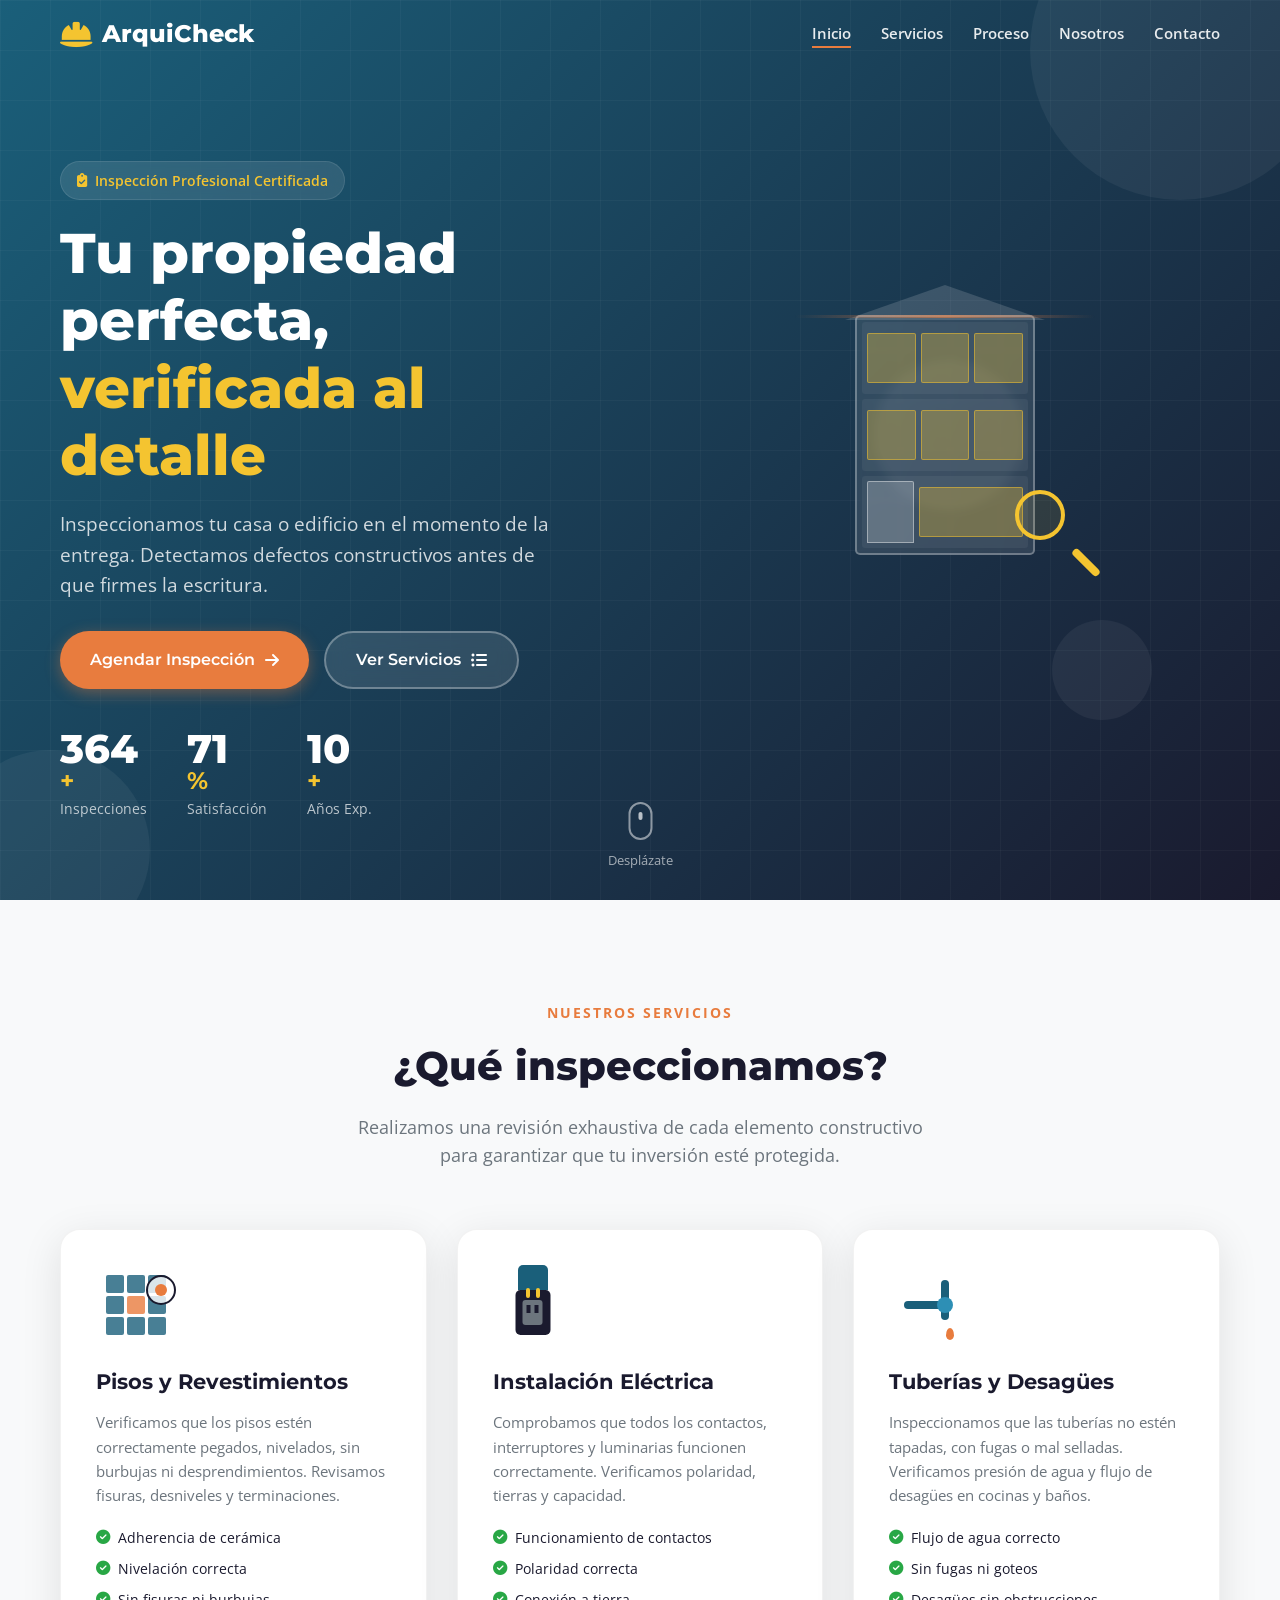
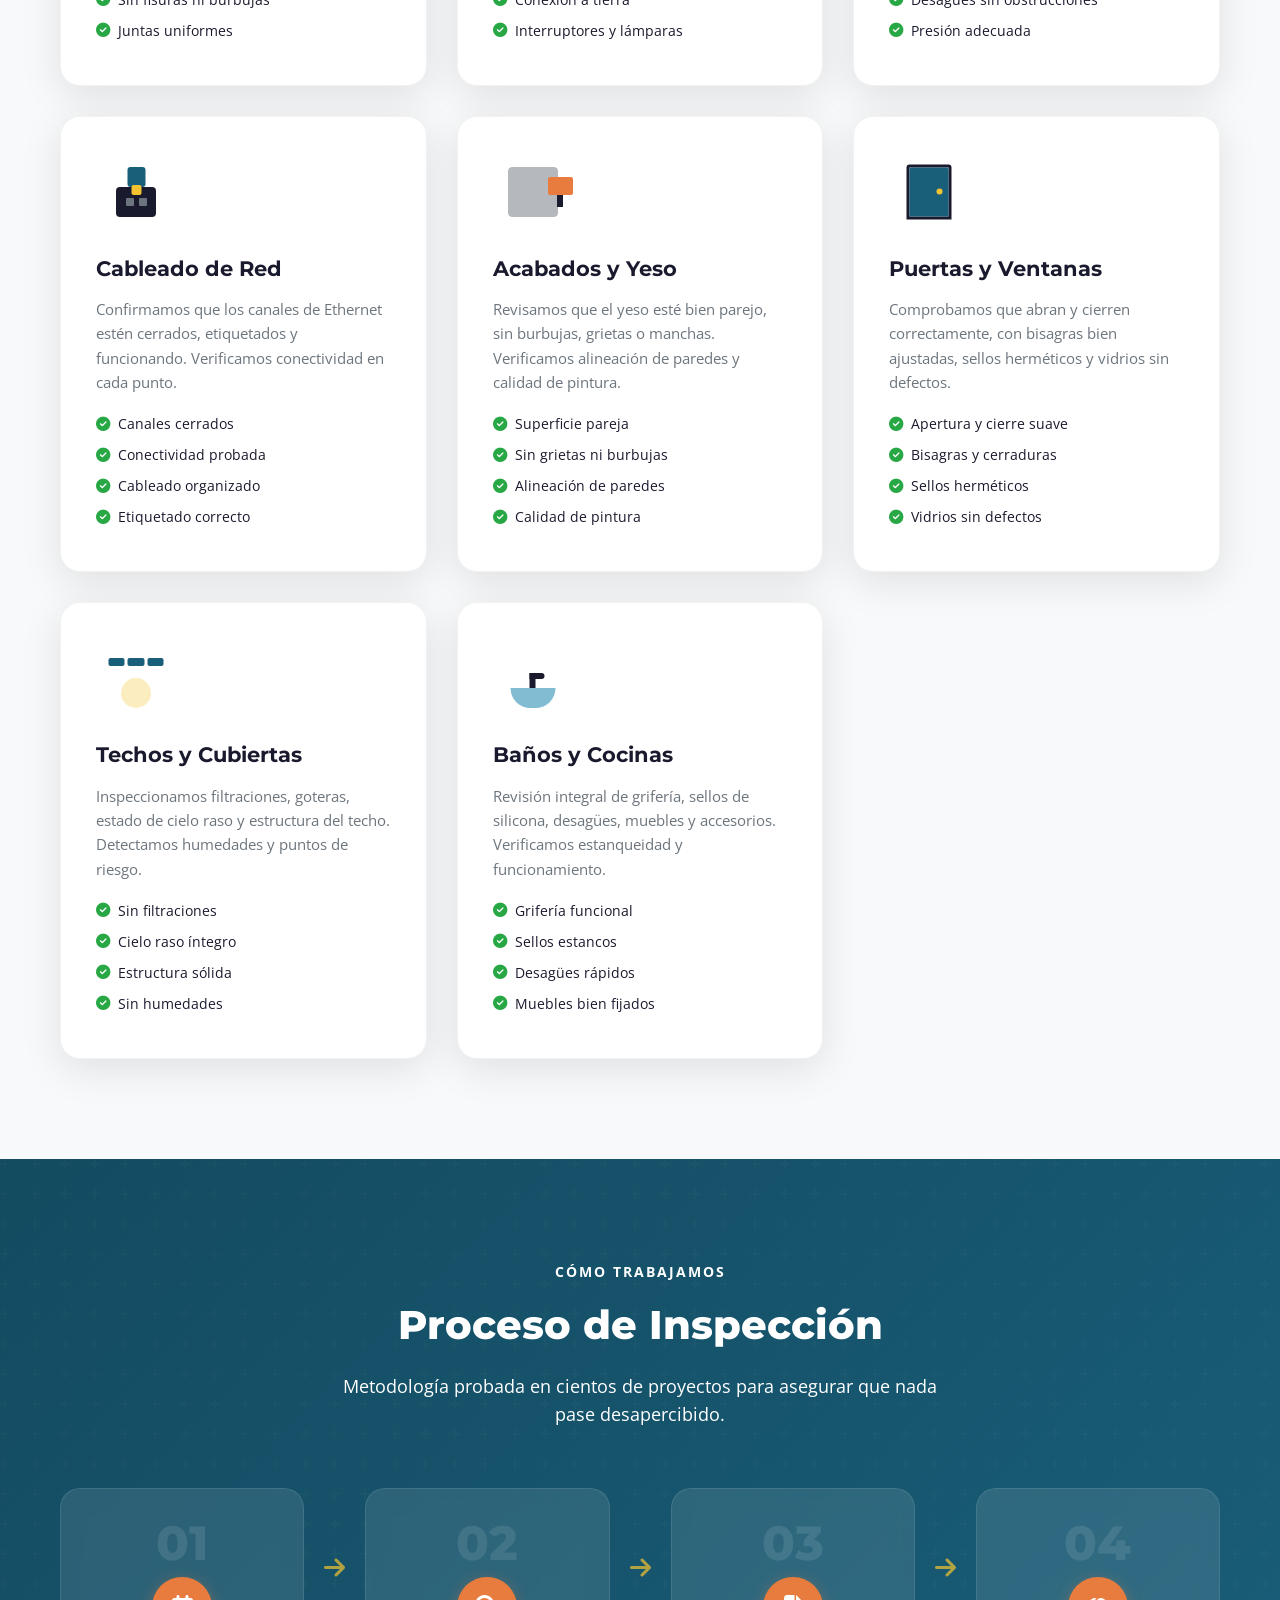
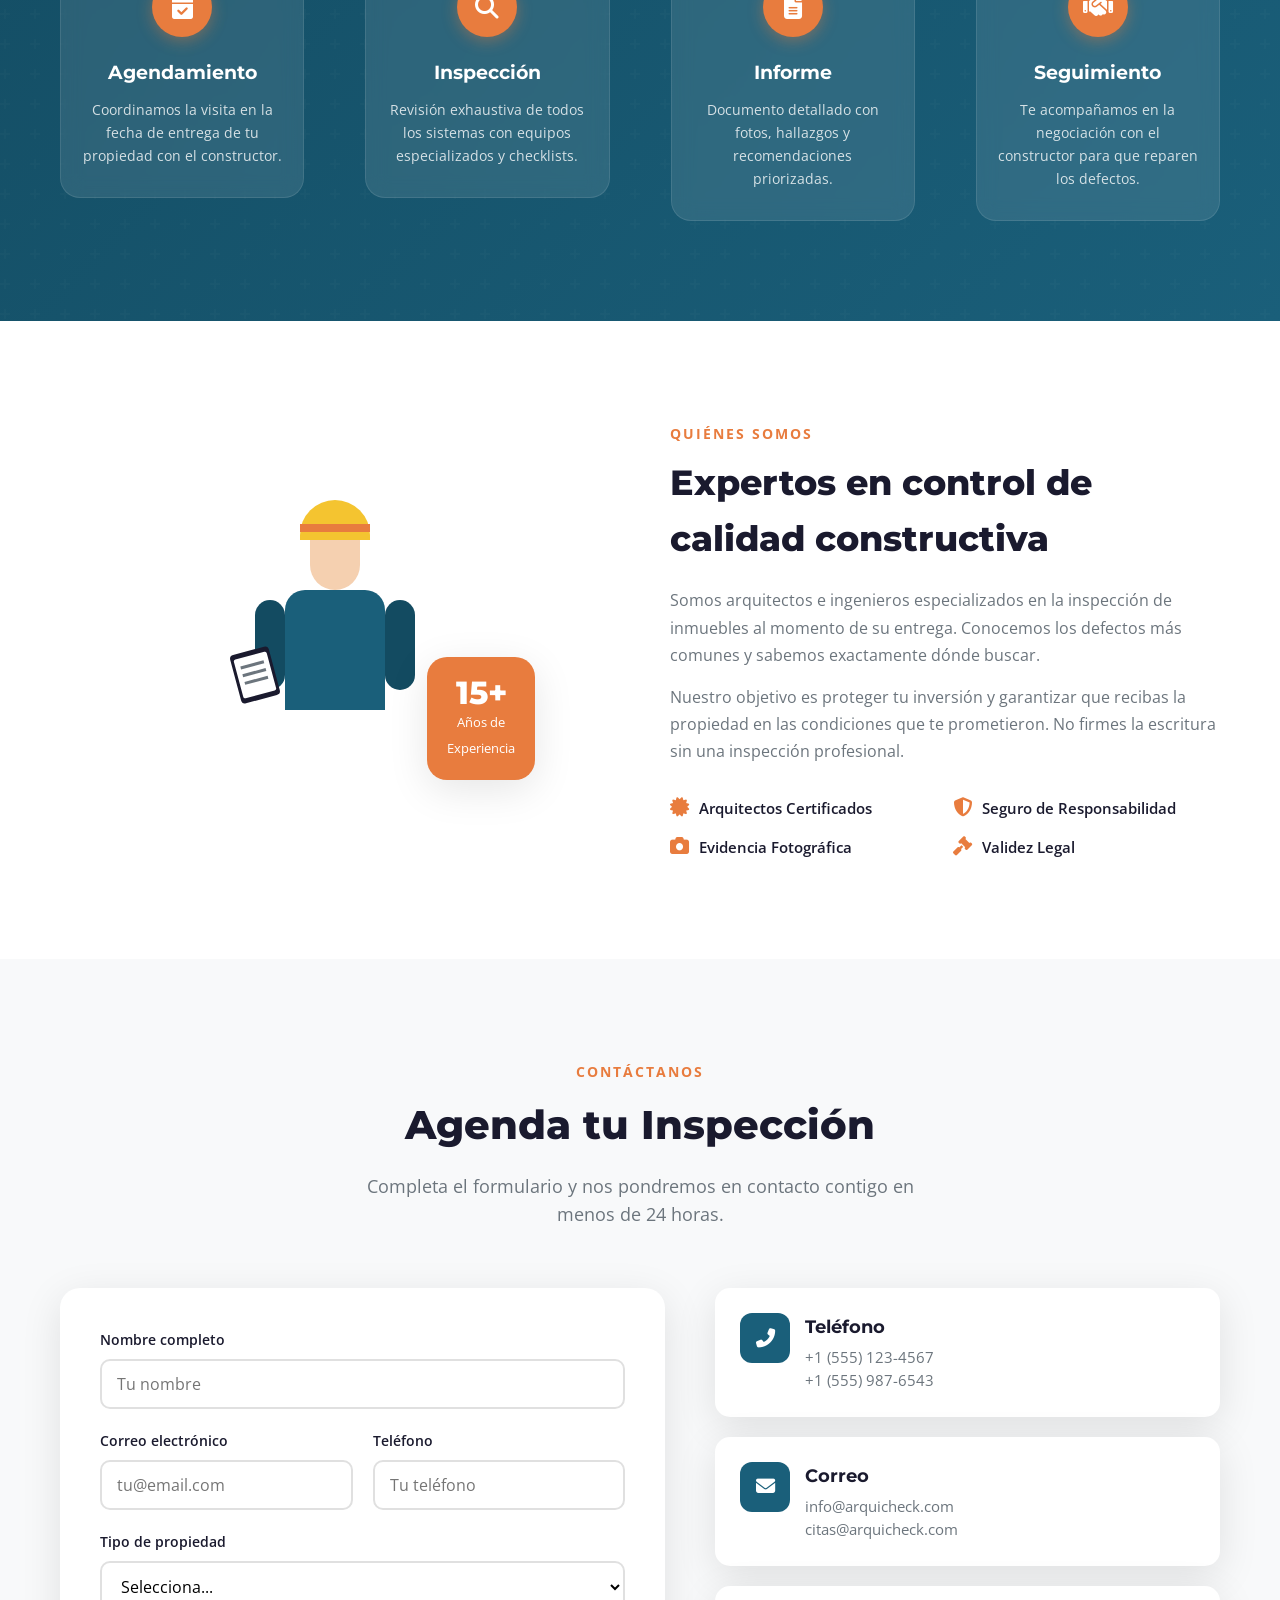
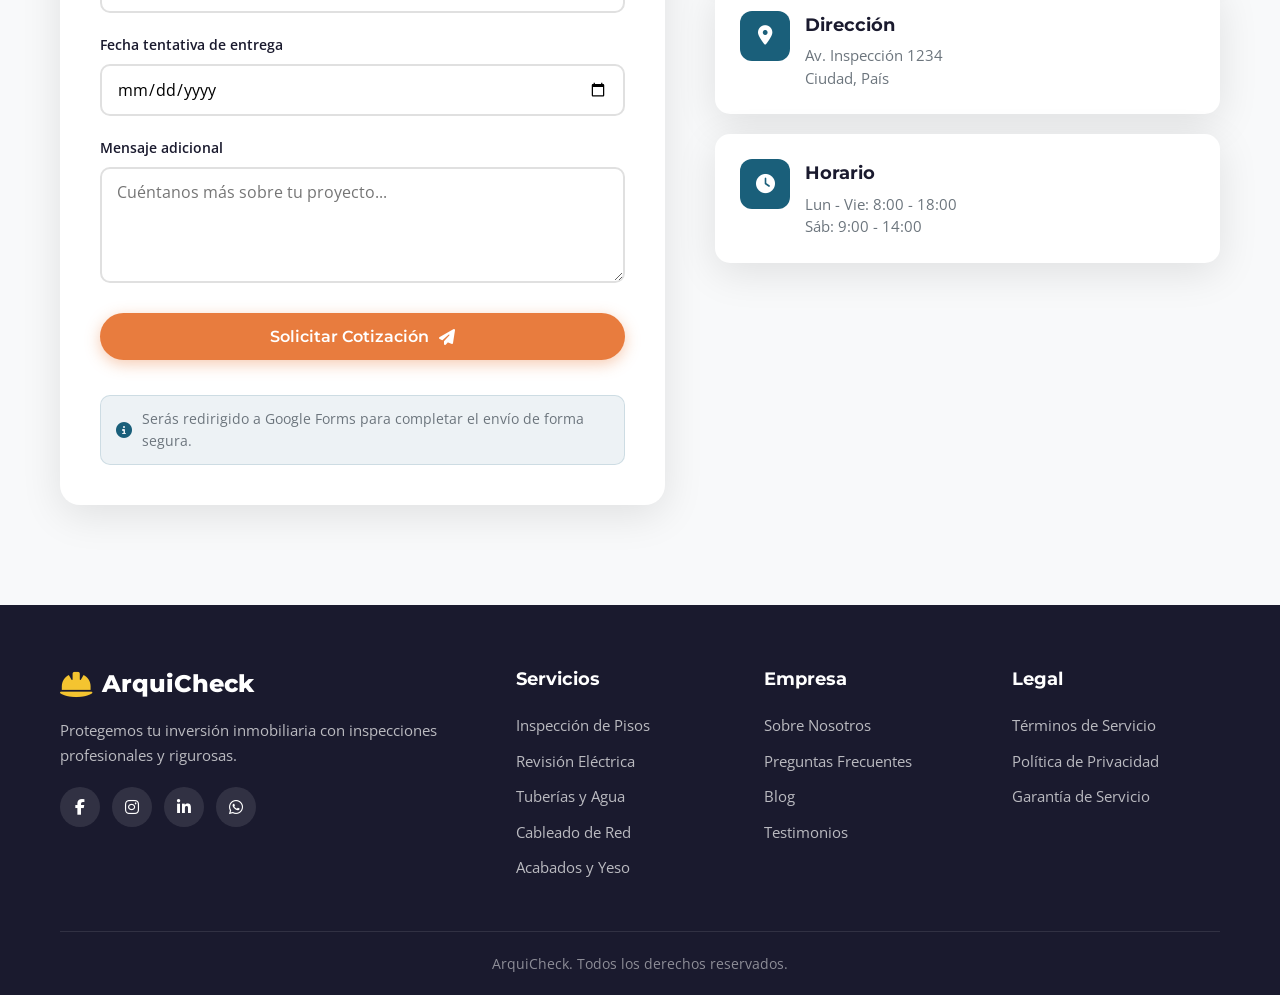
==== index.html @ 6967cc71 "add site" ====
<!DOCTYPE html>
<html lang="es">
<head>
    <meta charset="UTF-8">
    <meta name="viewport" content="width=device-width, initial-scale=1.0">
    <title>Inspección Arquitectónica Pro | Revisión Profesional de Inmuebles</title>
    <link rel="stylesheet" href="css/style.css">
    <link rel="preconnect" href="https://fonts.googleapis.com">
    <link rel="preconnect" href="https://fonts.gstatic.com" crossorigin>
    <link href="https://fonts.googleapis.com/css2?family=Montserrat:wght@300;400;600;700;800&family=Open+Sans:wght@400;600&display=swap" rel="stylesheet">
    <link rel="stylesheet" href="https://cdnjs.cloudflare.com/ajax/libs/font-awesome/6.4.0/css/all.min.css">
</head>
<body>
    <!-- Navbar -->
    <nav class="navbar" id="navbar">
        <div class="container nav-container">
            <div class="logo">
                <i class="fas fa-hard-hat"></i>
                <span>ArquiCheck</span>
            </div>
            <ul class="nav-links" id="navLinks">
                <li><a href="#inicio" class="active">Inicio</a></li>
                <li><a href="#servicios">Servicios</a></li>
                <li><a href="#proceso">Proceso</a></li>
                <li><a href="#nosotros">Nosotros</a></li>
                <li><a href="#contacto">Contacto</a></li>
            </ul>
            <div class="hamburger" id="hamburger">
                <span></span>
                <span></span>
                <span></span>
            </div>
        </div>
    </nav>

    <!-- Hero Section -->
    <section id="inicio" class="hero">
        <div class="hero-bg">
            <div class="grid-overlay"></div>
            <div class="floating-shapes">
                <div class="shape shape-1"></div>
                <div class="shape shape-2"></div>
                <div class="shape shape-3"></div>
                <div class="shape shape-4"></div>
            </div>
        </div>
        <div class="container hero-content">
            <div class="hero-text">
                <div class="badge">
                    <i class="fas fa-clipboard-check"></i>
                    <span>Inspección Profesional Certificada</span>
                </div>
                <h1 class="hero-title">
                    Tu propiedad perfecta,<br>
                    <span class="highlight">verificada al detalle</span>
                </h1>
                <p class="hero-subtitle">
                    Inspeccionamos tu casa o edificio en el momento de la entrega. 
                    Detectamos defectos constructivos antes de que firmes la escritura.
                </p>
                <div class="hero-buttons">
                    <a href="#contacto" class="btn btn-primary">
                        <span>Agendar Inspección</span>
                        <i class="fas fa-arrow-right"></i>
                    </a>
                    <a href="#servicios" class="btn btn-secondary">
                        <span>Ver Servicios</span>
                        <i class="fas fa-list-ul"></i>
                    </a>
                </div>
                <div class="hero-stats">
                    <div class="stat">
                        <span class="stat-number" data-count="500">0</span>
                        <span class="stat-suffix">+</span>
                        <span class="stat-label">Inspecciones</span>
                    </div>
                    <div class="stat">
                        <span class="stat-number" data-count="98">0</span>
                        <span class="stat-suffix">%</span>
                        <span class="stat-label">Satisfacción</span>
                    </div>
                    <div class="stat">
                        <span class="stat-number" data-count="15">0</span>
                        <span class="stat-suffix">+</span>
                        <span class="stat-label">Años Exp.</span>
                    </div>
                </div>
            </div>
            <div class="hero-visual">
                <!-- Animated Building Inspection -->
                <div class="inspection-scene">
                    <div class="building">
                        <div class="building-base">
                            <div class="floor floor-3">
                                <div class="window"></div>
                                <div class="window"></div>
                                <div class="window"></div>
                            </div>
                            <div class="floor floor-2">
                                <div class="window"></div>
                                <div class="window"></div>
                                <div class="window"></div>
                            </div>
                            <div class="floor floor-1">
                                <div class="door"></div>
                                <div class="window"></div>
                            </div>
                        </div>
                        <div class="roof"></div>
                    </div>
                    <div class="magnifying-glass">
                        <div class="glass"></div>
                        <div class="handle"></div>
                    </div>
                    <div class="checkmarks">
                        <div class="checkmark check-1"><i class="fas fa-check"></i></div>
                        <div class="checkmark check-2"><i class="fas fa-check"></i></div>
                        <div class="checkmark check-3"><i class="fas fa-check"></i></div>
                    </div>
                    <div class="scan-line"></div>
                </div>
            </div>
        </div>
        <div class="scroll-indicator">
            <div class="mouse">
                <div class="wheel"></div>
            </div>
            <span>Desplázate</span>
        </div>
    </section>

    <!-- Servicios Section -->
    <section id="servicios" class="servicios">
        <div class="container">
            <div class="section-header">
                <span class="section-tag">Nuestros Servicios</span>
                <h2 class="section-title">¿Qué inspeccionamos?</h2>
                <p class="section-desc">
                    Realizamos una revisión exhaustiva de cada elemento constructivo 
                    para garantizar que tu inversión esté protegida.
                </p>
            </div>

            <div class="servicios-grid">
                <!-- Pisos -->
                <div class="servicio-card" data-servicio="pisos">
                    <div class="servicio-icon">
                        <div class="icon-animation floor-animation">
                            <div class="tile-grid">
                                <div class="tile"></div>
                                <div class="tile"></div>
                                <div class="tile"></div>
                                <div class="tile"></div>
                                <div class="tile center"></div>
                                <div class="tile"></div>
                                <div class="tile"></div>
                                <div class="tile"></div>
                                <div class="tile"></div>
                            </div>
                            <div class="level-bubble">
                                <div class="bubble-inner"></div>
                            </div>
                        </div>
                    </div>
                    <h3>Pisos y Revestimientos</h3>
                    <p>
                        Verificamos que los pisos estén correctamente pegados, nivelados, 
                        sin burbujas ni desprendimientos. Revisamos fisuras, desniveles y terminaciones.
                    </p>
                    <ul class="checklist">
                        <li><i class="fas fa-check-circle"></i> Adherencia de cerámica</li>
                        <li><i class="fas fa-check-circle"></i> Nivelación correcta</li>
                        <li><i class="fas fa-check-circle"></i> Sin fisuras ni burbujas</li>
                        <li><i class="fas fa-check-circle"></i> Juntas uniformes</li>
                    </ul>
                </div>

                <!-- Electricidad -->
                <div class="servicio-card" data-servicio="electricidad">
                    <div class="servicio-icon">
                        <div class="icon-animation electric-animation">
                            <div class="outlet">
                                <div class="socket"></div>
                            </div>
                            <div class="plug">
                                <div class="prongs"></div>
                            </div>
                            <div class="sparkles">
                                <div class="spark spark-1"></div>
                                <div class="spark spark-2"></div>
                                <div class="spark spark-3"></div>
                            </div>
                        </div>
                    </div>
                    <h3>Instalación Eléctrica</h3>
                    <p>
                        Comprobamos que todos los contactos, interruptores y luminarias 
                        funcionen correctamente. Verificamos polaridad, tierras y capacidad.
                    </p>
                    <ul class="checklist">
                        <li><i class="fas fa-check-circle"></i> Funcionamiento de contactos</li>
                        <li><i class="fas fa-check-circle"></i> Polaridad correcta</li>
                        <li><i class="fas fa-check-circle"></i> Conexión a tierra</li>
                        <li><i class="fas fa-check-circle"></i> Interruptores y lámparas</li>
                    </ul>
                </div>

                <!-- Tuberías -->
                <div class="servicio-card" data-servicio="tuberias">
                    <div class="servicio-icon">
                        <div class="icon-animation pipe-animation">
                            <div class="pipe-system">
                                <div class="pipe pipe-h"></div>
                                <div class="pipe pipe-v"></div>
                                <div class="pipe-connector"></div>
                            </div>
                            <div class="water-drop"></div>
                            <div class="water-flow">
                                <div class="flow-particle p1"></div>
                                <div class="flow-particle p2"></div>
                                <div class="flow-particle p3"></div>
                            </div>
                        </div>
                    </div>
                    <h3>Tuberías y Desagües</h3>
                    <p>
                        Inspeccionamos que las tuberías no estén tapadas, con fugas o mal selladas. 
                        Verificamos presión de agua y flujo de desagües en cocinas y baños.
                    </p>
                    <ul class="checklist">
                        <li><i class="fas fa-check-circle"></i> Flujo de agua correcto</li>
                        <li><i class="fas fa-check-circle"></i> Sin fugas ni goteos</li>
                        <li><i class="fas fa-check-circle"></i> Desagües sin obstrucciones</li>
                        <li><i class="fas fa-check-circle"></i> Presión adecuada</li>
                    </ul>
                </div>

                <!-- Ethernet/Redes -->
                <div class="servicio-card" data-servicio="redes">
                    <div class="servicio-icon">
                        <div class="icon-animation network-animation">
                            <div class="network-box">
                                <div class="port"></div>
                                <div class="port"></div>
                            </div>
                            <div class="cable">
                                <div class="cable-end"></div>
                            </div>
                            <div class="data-packets">
                                <div class="packet pkt-1"></div>
                                <div class="packet pkt-2"></div>
                                <div class="packet pkt-3"></div>
                            </div>
                        </div>
                    </div>
                    <h3>Cableado de Red</h3>
                    <p>
                        Confirmamos que los canales de Ethernet estén cerrados, 
                        etiquetados y funcionando. Verificamos conectividad en cada punto.
                    </p>
                    <ul class="checklist">
                        <li><i class="fas fa-check-circle"></i> Canales cerrados</li>
                        <li><i class="fas fa-check-circle"></i> Conectividad probada</li>
                        <li><i class="fas fa-check-circle"></i> Cableado organizado</li>
                        <li><i class="fas fa-check-circle"></i> Etiquetado correcto</li>
                    </ul>
                </div>

                <!-- Yeso/Paredes -->
                <div class="servicio-card" data-servicio="yeso">
                    <div class="servicio-icon">
                        <div class="icon-animation wall-animation">
                            <div class="wall-section">
                                <div class="wall-layer base"></div>
                                <div class="wall-layer finish"></div>
                            </div>
                            <div class="trowel">
                                <div class="blade"></div>
                                <div class="handle-tool"></div>
                            </div>
                        </div>
                    </div>
                    <h3>Acabados y Yeso</h3>
                    <p>
                        Revisamos que el yeso esté bien parejo, sin burbujas, grietas 
                        o manchas. Verificamos alineación de paredes y calidad de pintura.
                    </p>
                    <ul class="checklist">
                        <li><i class="fas fa-check-circle"></i> Superficie pareja</li>
                        <li><i class="fas fa-check-circle"></i> Sin grietas ni burbujas</li>
                        <li><i class="fas fa-check-circle"></i> Alineación de paredes</li>
                        <li><i class="fas fa-check-circle"></i> Calidad de pintura</li>
                    </ul>
                </div>

                <!-- Puertas y Ventanas -->
                <div class="servicio-card" data-servicio="puertas">
                    <div class="servicio-icon">
                        <div class="icon-animation door-animation">
                            <div class="door-frame">
                                <div class="door-panel">
                                    <div class="door-knob"></div>
                                </div>
                            </div>
                        </div>
                    </div>
                    <h3>Puertas y Ventanas</h3>
                    <p>
                        Comprobamos que abran y cierren correctamente, con bisagras bien 
                        ajustadas, sellos herméticos y vidrios sin defectos.
                    </p>
                    <ul class="checklist">
                        <li><i class="fas fa-check-circle"></i> Apertura y cierre suave</li>
                        <li><i class="fas fa-check-circle"></i> Bisagras y cerraduras</li>
                        <li><i class="fas fa-check-circle"></i> Sellos herméticos</li>
                        <li><i class="fas fa-check-circle"></i> Vidrios sin defectos</li>
                    </ul>
                </div>

                <!-- Techos -->
                <div class="servicio-card" data-servicio="techos">
                    <div class="servicio-icon">
                        <div class="icon-animation roof-animation">
                            <div class="ceiling">
                                <div class="ceiling-tile"></div>
                                <div class="ceiling-tile"></div>
                                <div class="ceiling-tile"></div>
                            </div>
                            <div class="inspection-light"></div>
                            <div class="rain-drop rd-1"></div>
                            <div class="rain-drop rd-2"></div>
                        </div>
                    </div>
                    <h3>Techos y Cubiertas</h3>
                    <p>
                        Inspeccionamos filtraciones, goteras, estado de cielo raso y 
                        estructura del techo. Detectamos humedades y puntos de riesgo.
                    </p>
                    <ul class="checklist">
                        <li><i class="fas fa-check-circle"></i> Sin filtraciones</li>
                        <li><i class="fas fa-check-circle"></i> Cielo raso íntegro</li>
                        <li><i class="fas fa-check-circle"></i> Estructura sólida</li>
                        <li><i class="fas fa-check-circle"></i> Sin humedades</li>
                    </ul>
                </div>

                <!-- Baños y Cocinas -->
                <div class="servicio-card" data-servicio="banos">
                    <div class="servicio-icon">
                        <div class="icon-animation bath-animation">
                            <div class="sink">
                                <div class="basin"></div>
                                <div class="faucet">
                                    <div class="faucet-neck"></div>
                                </div>
                            </div>
                            <div class="water-stream"></div>
                        </div>
                    </div>
                    <h3>Baños y Cocinas</h3>
                    <p>
                        Revisión integral de grifería, sellos de silicona, desagües, 
                        muebles y accesorios. Verificamos estanqueidad y funcionamiento.
                    </p>
                    <ul class="checklist">
                        <li><i class="fas fa-check-circle"></i> Grifería funcional</li>
                        <li><i class="fas fa-check-circle"></i> Sellos estancos</li>
                        <li><i class="fas fa-check-circle"></i> Desagües rápidos</li>
                        <li><i class="fas fa-check-circle"></i> Muebles bien fijados</li>
                    </ul>
                </div>
            </div>
        </div>
    </section>

    <!-- Proceso Section -->
    <section id="proceso" class="proceso">
        <div class="container">
            <div class="section-header light">
                <span class="section-tag">Cómo Trabajamos</span>
                <h2 class="section-title">Proceso de Inspección</h2>
                <p class="section-desc">
                    Metodología probada en cientos de proyectos para asegurar que 
                    nada pase desapercibido.
                </p>
            </div>

            <div class="proceso-steps">
                <div class="step" data-step="1">
                    <div class="step-number">01</div>
                    <div class="step-icon">
                        <i class="fas fa-calendar-check"></i>
                    </div>
                    <h3>Agendamiento</h3>
                    <p>Coordinamos la visita en la fecha de entrega de tu propiedad con el constructor.</p>
                </div>
                <div class="step-arrow">
                    <i class="fas fa-arrow-right"></i>
                </div>
                <div class="step" data-step="2">
                    <div class="step-number">02</div>
                    <div class="step-icon">
                        <i class="fas fa-search"></i>
                    </div>
                    <h3>Inspección</h3>
                    <p>Revisión exhaustiva de todos los sistemas con equipos especializados y checklists.</p>
                </div>
                <div class="step-arrow">
                    <i class="fas fa-arrow-right"></i>
                </div>
                <div class="step" data-step="3">
                    <div class="step-number">03</div>
                    <div class="step-icon">
                        <i class="fas fa-file-alt"></i>
                    </div>
                    <h3>Informe</h3>
                    <p>Documento detallado con fotos, hallazgos y recomendaciones priorizadas.</p>
                </div>
                <div class="step-arrow">
                    <i class="fas fa-arrow-right"></i>
                </div>
                <div class="step" data-step="4">
                    <div class="step-number">04</div>
                    <div class="step-icon">
                        <i class="fas fa-handshake"></i>
                    </div>
                    <h3>Seguimiento</h3>
                    <p>Te acompañamos en la negociación con el constructor para que reparen los defectos.</p>
                </div>
            </div>
        </div>
    </section>

    <!-- Nosotros Section -->
    <section id="nosotros" class="nosotros">
        <div class="container">
            <div class="nosotros-content">
                <div class="nosotros-image">
                    <div class="image-frame">
                        <div class="inspector-illustration">
                            <div class="inspector-body">
                                <div class="inspector-head">
                                    <div class="helmet">
                                        <div class="helmet-stripe"></div>
                                    </div>
                                    <div class="face"></div>
                                </div>
                                <div class="inspector-torso"></div>
                                <div class="inspector-arm left">
                                    <div class="clipboard">
                                        <div class="paper"></div>
                                    </div>
                                </div>
                                <div class="inspector-arm right"></div>
                            </div>
                        </div>
                        <div class="experience-badge">
                            <span class="exp-number">15+</span>
                            <span class="exp-text">Años de<br>Experiencia</span>
                        </div>
                    </div>
                </div>
                <div class="nosotros-text">
                    <span class="section-tag">Quiénes Somos</span>
                    <h2>Expertos en control de calidad constructiva</h2>
                    <p>
                        Somos arquitectos e ingenieros especializados en la inspección de inmuebles 
                        al momento de su entrega. Conocemos los defectos más comunes y sabemos 
                        exactamente dónde buscar.
                    </p>
                    <p>
                        Nuestro objetivo es proteger tu inversión y garantizar que recibas 
                        la propiedad en las condiciones que te prometieron. No firmes la escritura 
                        sin una inspección profesional.
                    </p>
                    <div class="features">
                        <div class="feature">
                            <i class="fas fa-certificate"></i>
                            <span>Arquitectos Certificados</span>
                        </div>
                        <div class="feature">
                            <i class="fas fa-shield-alt"></i>
                            <span>Seguro de Responsabilidad</span>
                        </div>
                        <div class="feature">
                            <i class="fas fa-camera"></i>
                            <span>Evidencia Fotográfica</span>
                        </div>
                        <div class="feature">
                            <i class="fas fa-gavel"></i>
                            <span>Validez Legal</span>
                        </div>
                    </div>
                </div>
            </div>
        </div>
    </section>

    <!-- Contacto Section -->
    <section id="contacto" class="contacto">
        <div class="container">
            <div class="section-header">
                <span class="section-tag">Contáctanos</span>
                <h2 class="section-title">Agenda tu Inspección</h2>
                <p class="section-desc">
                    Completa el formulario y nos pondremos en contacto contigo 
                    en menos de 24 horas.
                </p>
            </div>

            <div class="contacto-grid">
                <div class="contacto-form-wrapper">
                    <form class="contacto-form" id="contactForm">
                        <div class="form-group">
                            <label for="nombre">Nombre completo</label>
                            <input type="text" id="nombre" name="nombre" required placeholder="Tu nombre">
                        </div>
                        <div class="form-row">
                            <div class="form-group">
                                <label for="email">Correo electrónico</label>
                                <input type="email" id="email" name="email" required placeholder="tu@email.com">
                            </div>
                            <div class="form-group">
                                <label for="telefono">Teléfono</label>
                                <input type="tel" id="telefono" name="telefono" placeholder="Tu teléfono">
                            </div>
                        </div>
                        <div class="form-group">
                            <label for="tipo">Tipo de propiedad</label>
                            <select id="tipo" name="tipo" required>
                                <option value="">Selecciona...</option>
                                <option value="casa">Casa</option>
                                <option value="apartamento">Apartamento</option>
                                <option value="oficina">Oficina</option>
                                <option value="edificio">Edificio</option>
                                <option value="local">Local Comercial</option>
                            </select>
                        </div>
                        <div class="form-group">
                            <label for="fecha">Fecha tentativa de entrega</label>
                            <input type="date" id="fecha" name="fecha">
                        </div>
                        <div class="form-group">
                            <label for="mensaje">Mensaje adicional</label>
                            <textarea id="mensaje" name="mensaje" rows="4" placeholder="Cuéntanos más sobre tu proyecto..."></textarea>
                        </div>
                        <button type="submit" class="btn btn-primary btn-block">
                            <span>Solicitar Cotización</span>
                            <i class="fas fa-paper-plane"></i>
                        </button>
                        <div class="form-notice">
                            <i class="fas fa-info-circle"></i>
                            <span>Serás redirigido a Google Forms para completar el envío de forma segura.</span>
                        </div>
                    </form>
                </div>
                <div class="contacto-info">
                    <div class="info-card">
                        <div class="info-icon">
                            <i class="fas fa-phone-alt"></i>
                        </div>
                        <div class="info-content">
                            <h4>Teléfono</h4>
                            <p>+1 (555) 123-4567</p>
                            <p>+1 (555) 987-6543</p>
                        </div>
                    </div>
                    <div class="info-card">
                        <div class="info-icon">
                            <i class="fas fa-envelope"></i>
                        </div>
                        <div class="info-content">
                            <h4>Correo</h4>
                            <p>info@arquicheck.com</p>
                            <p>citas@arquicheck.com</p>
                        </div>
                    </div>
                    <div class="info-card">
                        <div class="info-icon">
                            <i class="fas fa-map-marker-alt"></i>
                        </div>
                        <div class="info-content">
                            <h4>Dirección</h4>
                            <p>Av. Inspección 1234</p>
                            <p>Ciudad, País</p>
                        </div>
                    </div>
                    <div class="info-card">
                        <div class="info-icon">
                            <i class="fas fa-clock"></i>
                        </div>
                        <div class="info-content">
                            <h4>Horario</h4>
                            <p>Lun - Vie: 8:00 - 18:00</p>
                            <p>Sáb: 9:00 - 14:00</p>
                        </div>
                    </div>
                </div>
            </div>
        </div>
    </section>

    <!-- Footer -->
    <footer class="footer">
        <div class="container">
            <div class="footer-grid">
                <div class="footer-brand">
                    <div class="logo">
                        <i class="fas fa-hard-hat"></i>
                        <span>ArquiCheck</span>
                    </div>
                    <p>
                        Protegemos tu inversión inmobiliaria con inspecciones 
                        profesionales y rigurosas.
                    </p>
                    <div class="social-links">
                        <a href="#"><i class="fab fa-facebook-f"></i></a>
                        <a href="#"><i class="fab fa-instagram"></i></a>
                        <a href="#"><i class="fab fa-linkedin-in"></i></a>
                        <a href="#"><i class="fab fa-whatsapp"></i></a>
                    </div>
                </div>
                <div class="footer-links">
                    <h4>Servicios</h4>
                    <ul>
                        <li><a href="#">Inspección de Pisos</a></li>
                        <li><a href="#">Revisión Eléctrica</a></li>
                        <li><a href="#">Tuberías y Agua</a></li>
                        <li><a href="#">Cableado de Red</a></li>
                        <li><a href="#">Acabados y Yeso</a></li>
                    </ul>
                </div>
                <div class="footer-links">
                    <h4>Empresa</h4>
                    <ul>
                        <li><a href="#nosotros">Sobre Nosotros</a></li>
                        <li><a href="#">Preguntas Frecuentes</a></li>
                        <li><a href="#">Blog</a></li>
                        <li><a href="#">Testimonios</a></li>
                    </ul>
                </div>
                <div class="footer-links">
                    <h4>Legal</h4>
                    <ul>
                        <li><a href="#">Términos de Servicio</a></li>
                        <li><a href="#">Política de Privacidad</a></li>
                        <li><a href="#">Garantía de Servicio</a></li>
                    </ul>
                </div>
            </div>
            <div class="footer-bottom">
                <p> ArquiCheck. Todos los derechos reservados.</p>
            </div>
        </div>
    </footer>

    <!-- Scripts -->
    <script src="js/main.js"></script>
</body>
</html>
---- css/style.css ----
:root {
    --color-primary: #1a5f7a;
    --color-primary-dark: #134b61;
    --color-primary-light: #2d8fb5;
    --color-secondary: #e87c3e;
    --color-secondary-dark: #c5632e;
    --color-accent: #f4c430;
    --color-dark: #1a1a2e;
    --color-light: #f8f9fa;
    --color-gray: #6c757d;
    --color-success: #28a745;
    --font-heading: 'Montserrat', sans-serif;
    --font-body: 'Open Sans', sans-serif;
    --transition: all 0.3s ease;
    --shadow: 0 10px 40px rgba(0,0,0,0.1);
    --shadow-hover: 0 20px 60px rgba(0,0,0,0.15);
}

* {
    margin: 0;
    padding: 0;
    box-sizing: border-box;
}

html {
    scroll-behavior: smooth;
}

body {
    font-family: var(--font-body);
    color: var(--color-dark);
    line-height: 1.6;
    overflow-x: hidden;
}

.container {
    max-width: 1200px;
    margin: 0 auto;
    padding: 0 20px;
}

/* Navbar */
.navbar {
    position: fixed;
    top: 0;
    left: 0;
    width: 100%;
    z-index: 1000;
    padding: 15px 0;
    transition: var(--transition);
    background: transparent;
}

.navbar.scrolled {
    background: rgba(255,255,255,0.95);
    backdrop-filter: blur(10px);
    box-shadow: 0 2px 20px rgba(0,0,0,0.1);
    padding: 10px 0;
}

.nav-container {
    display: flex;
    justify-content: space-between;
    align-items: center;
}

.logo {
    display: flex;
    align-items: center;
    gap: 10px;
    font-family: var(--font-heading);
    font-weight: 800;
    font-size: 1.5rem;
    color: white;
    text-decoration: none;
}

.navbar.scrolled .logo {
    color: var(--color-primary);
}

.logo i {
    font-size: 1.8rem;
    color: var(--color-accent);
}

.nav-links {
    display: flex;
    list-style: none;
    gap: 30px;
}

.nav-links a {
    text-decoration: none;
    color: rgba(255,255,255,0.9);
    font-weight: 600;
    font-size: 0.95rem;
    transition: var(--transition);
    position: relative;
}

.navbar.scrolled .nav-links a {
    color: var(--color-dark);
}

.nav-links a::after {
    content: '';
    position: absolute;
    bottom: -5px;
    left: 0;
    width: 0;
    height: 2px;
    background: var(--color-secondary);
    transition: var(--transition);
}

.nav-links a:hover::after,
.nav-links a.active::after {
    width: 100%;
}

.hamburger {
    display: none;
    flex-direction: column;
    gap: 5px;
    cursor: pointer;
}

.hamburger span {
    width: 25px;
    height: 3px;
    background: white;
    transition: var(--transition);
    border-radius: 3px;
}

.navbar.scrolled .hamburger span {
    background: var(--color-dark);
}

/* Hero */
.hero {
    min-height: 100vh;
    display: flex;
    align-items: center;
    position: relative;
    background: linear-gradient(135deg, var(--color-primary) 0%, var(--color-dark) 100%);
    overflow: hidden;
    padding-top: 80px;
}

.hero-bg {
    position: absolute;
    top: 0;
    left: 0;
    width: 100%;
    height: 100%;
    overflow: hidden;
}

.grid-overlay {
    position: absolute;
    top: 0;
    left: 0;
    width: 100%;
    height: 100%;
    background-image: 
        linear-gradient(rgba(255,255,255,0.03) 1px, transparent 1px),
        linear-gradient(90deg, rgba(255,255,255,0.03) 1px, transparent 1px);
    background-size: 50px 50px;
    animation: gridMove 20s linear infinite;
}

@keyframes gridMove {
    0% { transform: translate(0, 0); }
    100% { transform: translate(50px, 50px); }
}

.floating-shapes .shape {
    position: absolute;
    border-radius: 50%;
    background: rgba(255,255,255,0.05);
}

.shape-1 { width: 300px; height: 300px; top: -100px; right: -50px; animation: float 8s ease-in-out infinite; }
.shape-2 { width: 200px; height: 200px; bottom: -50px; left: -50px; animation: float 10s ease-in-out infinite 1s; }
.shape-3 { width: 150px; height: 150px; top: 40%; right: 20%; animation: float 7s ease-in-out infinite 0.5s; }
.shape-4 { width: 100px; height: 100px; bottom: 20%; right: 10%; animation: float 9s ease-in-out infinite 2s; }

@keyframes float {
    0%, 100% { transform: translateY(0) rotate(0deg); }
    50% { transform: translateY(-30px) rotate(10deg); }
}

.hero-content {
    display: grid;
    grid-template-columns: 1fr 1fr;
    gap: 60px;
    align-items: center;
    position: relative;
    z-index: 2;
}

.badge {
    display: inline-flex;
    align-items: center;
    gap: 8px;
    background: rgba(255,255,255,0.1);
    backdrop-filter: blur(10px);
    padding: 8px 16px;
    border-radius: 50px;
    color: var(--color-accent);
    font-size: 0.85rem;
    font-weight: 600;
    margin-bottom: 20px;
    border: 1px solid rgba(255,255,255,0.1);
}

.hero-title {
    font-family: var(--font-heading);
    font-size: 3.5rem;
    font-weight: 800;
    color: white;
    line-height: 1.2;
    margin-bottom: 20px;
}

.hero-title .highlight {
    color: var(--color-accent);
    position: relative;
}

.hero-subtitle {
    color: rgba(255,255,255,0.8);
    font-size: 1.2rem;
    margin-bottom: 30px;
    max-width: 500px;
}

.hero-buttons {
    display: flex;
    gap: 15px;
    margin-bottom: 40px;
    flex-wrap: wrap;
}

.btn {
    display: inline-flex;
    align-items: center;
    gap: 10px;
    padding: 14px 30px;
    border-radius: 50px;
    text-decoration: none;
    font-weight: 600;
    font-size: 1rem;
    transition: var(--transition);
    border: none;
    cursor: pointer;
    font-family: var(--font-heading);
}

.btn-primary {
    background: var(--color-secondary);
    color: white;
    box-shadow: 0 4px 15px rgba(232, 124, 62, 0.4);
}

.btn-primary:hover {
    background: var(--color-secondary-dark);
    transform: translateY(-3px);
    box-shadow: 0 8px 25px rgba(232, 124, 62, 0.5);
}

.btn-secondary {
    background: rgba(255,255,255,0.1);
    color: white;
    border: 2px solid rgba(255,255,255,0.3);
    backdrop-filter: blur(10px);
}

.btn-secondary:hover {
    background: rgba(255,255,255,0.2);
    border-color: white;
    transform: translateY(-3px);
}

.hero-stats {
    display: flex;
    gap: 40px;
}

.stat {
    display: flex;
    flex-direction: column;
}

.stat-number {
    font-family: var(--font-heading);
    font-size: 2.5rem;
    font-weight: 800;
    color: white;
    line-height: 1;
}

.stat-suffix {
    font-family: var(--font-heading);
    font-size: 1.5rem;
    font-weight: 700;
    color: var(--color-accent);
    line-height: 1;
}

.stat-label {
    color: rgba(255,255,255,0.7);
    font-size: 0.85rem;
    margin-top: 5px;
}

/* Hero Visual - Building Inspection */
.hero-visual {
    display: flex;
    justify-content: center;
    align-items: center;
}

.inspection-scene {
    position: relative;
    width: 300px;
    height: 350px;
}

.building {
    position: relative;
    width: 180px;
    height: 240px;
    margin: 0 auto;
}

.building-base {
    width: 100%;
    height: 100%;
    background: rgba(255,255,255,0.1);
    border: 2px solid rgba(255,255,255,0.3);
    border-radius: 5px;
    display: flex;
    flex-direction: column;
    padding: 5px;
    gap: 5px;
    backdrop-filter: blur(5px);
}

.floor {
    flex: 1;
    display: flex;
    gap: 5px;
    align-items: center;
    justify-content: center;
    padding: 5px;
    background: rgba(255,255,255,0.05);
    border-radius: 3px;
}

.window {
    flex: 1;
    height: 80%;
    background: rgba(244, 196, 48, 0.3);
    border: 1px solid rgba(244, 196, 48, 0.5);
    border-radius: 2px;
    animation: windowGlow 3s ease-in-out infinite;
}

.door {
    width: 30%;
    height: 100%;
    background: rgba(255,255,255,0.2);
    border: 1px solid rgba(255,255,255,0.4);
    border-radius: 2px 2px 0 0;
    animation: doorOpen 4s ease-in-out infinite;
}

@keyframes windowGlow {
    0%, 100% { background: rgba(244, 196, 48, 0.3); }
    50% { background: rgba(244, 196, 48, 0.6); }
}

@keyframes doorOpen {
    0%, 100% { transform: perspective(100px) rotateY(0deg); }
    50% { transform: perspective(100px) rotateY(-30deg); }
}

.roof {
    position: absolute;
    top: -30px;
    left: 50%;
    transform: translateX(-50%);
    width: 0;
    height: 0;
    border-left: 100px solid transparent;
    border-right: 100px solid transparent;
    border-bottom: 35px solid rgba(255,255,255,0.15);
}

.magnifying-glass {
    position: absolute;
    top: 50%;
    right: 0;
    width: 80px;
    height: 80px;
    animation: glassMove 5s ease-in-out infinite;
}

.glass {
    width: 50px;
    height: 50px;
    border: 4px solid var(--color-accent);
    border-radius: 50%;
    background: rgba(244, 196, 48, 0.1);
    position: absolute;
    top: 0;
    left: 0;
}

.handle {
    width: 8px;
    height: 35px;
    background: var(--color-accent);
    position: absolute;
    bottom: -10px;
    right: 5px;
    transform: rotate(-45deg);
    border-radius: 4px;
}

@keyframes glassMove {
    0%, 100% { transform: translate(0, 0); }
    25% { transform: translate(-20px, -30px); }
    50% { transform: translate(-40px, 0); }
    75% { transform: translate(-20px, 30px); }
}

.checkmarks {
    position: absolute;
    width: 100%;
    height: 100%;
    top: 0;
    left: 0;
    pointer-events: none;
}

.checkmark {
    position: absolute;
    width: 24px;
    height: 24px;
    background: var(--color-success);
    border-radius: 50%;
    display: flex;
    align-items: center;
    justify-content: center;
    color: white;
    font-size: 12px;
    opacity: 0;
    animation: checkAppear 3s ease-in-out infinite;
}

.check-1 { top: 20%; left: 10%; animation-delay: 0s; }
.check-2 { top: 50%; right: 5%; animation-delay: 1s; }
.check-3 { bottom: 20%; left: 20%; animation-delay: 2s; }

@keyframes checkAppear {
    0%, 100% { opacity: 0; transform: scale(0); }
    50% { opacity: 1; transform: scale(1); }
}

.scan-line {
    position: absolute;
    top: 0;
    left: 0;
    width: 100%;
    height: 3px;
    background: linear-gradient(90deg, transparent, var(--color-secondary), transparent);
    animation: scanMove 3s linear infinite;
    opacity: 0.6;
}

@keyframes scanMove {
    0% { top: 0; }
    100% { top: 100%; }
}

.scroll-indicator {
    position: absolute;
    bottom: 30px;
    left: 50%;
    transform: translateX(-50%);
    display: flex;
    flex-direction: column;
    align-items: center;
    gap: 10px;
    color: rgba(255,255,255,0.6);
    font-size: 0.8rem;
    animation: bounce 2s infinite;
}

.mouse {
    width: 24px;
    height: 38px;
    border: 2px solid rgba(255,255,255,0.5);
    border-radius: 12px;
    position: relative;
}

.wheel {
    width: 4px;
    height: 8px;
    background: rgba(255,255,255,0.7);
    border-radius: 2px;
    position: absolute;
    top: 8px;
    left: 50%;
    transform: translateX(-50%);
    animation: wheelScroll 1.5s infinite;
}

@keyframes wheelScroll {
    0% { opacity: 1; top: 8px; }
    100% { opacity: 0; top: 20px; }
}

@keyframes bounce {
    0%, 100% { transform: translateX(-50%) translateY(0); }
    50% { transform: translateX(-50%) translateY(10px); }
}

/* Section Common */
.section-header {
    text-align: center;
    margin-bottom: 60px;
}

.section-header.light .section-tag,
.section-header.light .section-title,
.section-header.light .section-desc {
    color: white;
}

.section-tag {
    display: inline-block;
    color: var(--color-secondary);
    font-weight: 700;
    font-size: 0.85rem;
    text-transform: uppercase;
    letter-spacing: 2px;
    margin-bottom: 10px;
}

.section-title {
    font-family: var(--font-heading);
    font-size: 2.5rem;
    font-weight: 800;
    color: var(--color-dark);
    margin-bottom: 15px;
}

.section-desc {
    color: var(--color-gray);
    font-size: 1.1rem;
    max-width: 600px;
    margin: 0 auto;
}

/* Servicios */
.servicios {
    padding: 100px 0;
    background: var(--color-light);
}

.servicios-grid {
    display: grid;
    grid-template-columns: repeat(auto-fit, minmax(280px, 1fr));
    gap: 30px;
}

.servicio-card {
    background: white;
    border-radius: 20px;
    padding: 35px;
    box-shadow: var(--shadow);
    transition: var(--transition);
    border: 1px solid rgba(0,0,0,0.05);
    position: relative;
    overflow: hidden;
}

.servicio-card::before {
    content: '';
    position: absolute;
    top: 0;
    left: 0;
    width: 100%;
    height: 4px;
    background: linear-gradient(90deg, var(--color-primary), var(--color-secondary));
    transform: scaleX(0);
    transition: var(--transition);
    transform-origin: left;
}

.servicio-card:hover::before {
    transform: scaleX(1);
}

.servicio-card:hover {
    transform: translateY(-10px);
    box-shadow: var(--shadow-hover);
}

.servicio-icon {
    width: 80px;
    height: 80px;
    margin-bottom: 20px;
    position: relative;
}

.icon-animation {
    width: 100%;
    height: 100%;
    position: relative;
}

.servicio-card h3 {
    font-family: var(--font-heading);
    font-size: 1.3rem;
    font-weight: 700;
    color: var(--color-dark);
    margin-bottom: 12px;
}

.servicio-card > p {
    color: var(--color-gray);
    font-size: 0.95rem;
    margin-bottom: 18px;
    line-height: 1.6;
}

.checklist {
    list-style: none;
}

.checklist li {
    display: flex;
    align-items: center;
    gap: 8px;
    color: var(--color-dark);
    font-size: 0.9rem;
    margin-bottom: 8px;
}

.checklist i {
    color: var(--color-success);
    font-size: 0.9rem;
}

/* === ANIMACIONES POR SERVICIO === */

/* 1. Pisos - Nivel de burbuja */
.floor-animation .tile-grid {
    display: grid;
    grid-template-columns: repeat(3, 1fr);
    gap: 3px;
    width: 60px;
    height: 60px;
    position: absolute;
    top: 50%;
    left: 50%;
    transform: translate(-50%, -50%);
}

.floor-animation .tile {
    background: var(--color-primary);
    border-radius: 2px;
    opacity: 0.8;
}

.floor-animation .tile.center {
    background: var(--color-secondary);
}

.level-bubble {
    position: absolute;
    width: 30px;
    height: 30px;
    border: 2px solid var(--color-dark);
    border-radius: 50%;
    top: 10px;
    right: 0;
    background: rgba(255,255,255,0.8);
    overflow: hidden;
    animation: bubbleTilt 3s ease-in-out infinite;
}

.bubble-inner {
    width: 12px;
    height: 12px;
    background: var(--color-secondary);
    border-radius: 50%;
    position: absolute;
    top: 50%;
    left: 50%;
    transform: translate(-50%, -50%);
    animation: bubbleMove 3s ease-in-out infinite;
}

@keyframes bubbleTilt {
    0%, 100% { transform: rotate(-5deg); }
    50% { transform: rotate(5deg); }
}

@keyframes bubbleMove {
    0%, 100% { transform: translate(-60%, -50%); }
    50% { transform: translate(-40%, -50%); }
}

/* 2. Electricidad - Destellos */
.electric-animation .outlet {
    position: absolute;
    bottom: 10px;
    left: 50%;
    transform: translateX(-50%);
    width: 35px;
    height: 45px;
    background: var(--color-dark);
    border-radius: 5px;
    display: flex;
    align-items: center;
    justify-content: center;
}

.electric-animation .socket {
    width: 20px;
    height: 25px;
    background: var(--color-gray);
    border-radius: 3px;
    position: relative;
}

.electric-animation .socket::before,
.electric-animation .socket::after {
    content: '';
    position: absolute;
    width: 4px;
    height: 8px;
    background: var(--color-dark);
    top: 5px;
}

.electric-animation .socket::before { left: 4px; }
.electric-animation .socket::after { right: 4px; }

.electric-animation .plug {
    position: absolute;
    top: 0;
    left: 50%;
    transform: translateX(-50%);
    width: 30px;
    height: 25px;
    background: var(--color-primary);
    border-radius: 5px 5px 0 0;
    animation: plugInsert 2s ease-in-out infinite;
}

.electric-animation .prongs {
    position: absolute;
    bottom: -8px;
    left: 50%;
    transform: translateX(-50%);
    width: 20px;
    height: 10px;
    display: flex;
    justify-content: space-between;
    padding: 0 3px;
}

.electric-animation .prongs::before,
.electric-animation .prongs::after {
    content: '';
    width: 4px;
    height: 10px;
    background: var(--color-accent);
    border-radius: 2px;
}

@keyframes plugInsert {
    0%, 100% { transform: translateX(-50%) translateY(0); }
    50% { transform: translateX(-50%) translateY(15px); }
}

.sparkles {
    position: absolute;
    top: 0;
    left: 50%;
    transform: translateX(-50%);
    width: 40px;
    height: 40px;
}

.spark {
    position: absolute;
    width: 6px;
    height: 6px;
    background: var(--color-accent);
    border-radius: 50%;
    opacity: 0;
}

.spark-1 { top: 10px; left: 0; animation: spark 2s ease-in-out infinite 0.5s; }
.spark-2 { top: 0; left: 50%; animation: spark 2s ease-in-out infinite 0.8s; }
.spark-3 { top: 10px; right: 0; animation: spark 2s ease-in-out infinite 1.1s; }

@keyframes spark {
    0%, 100% { opacity: 0; transform: scale(0); }
    50% { opacity: 1; transform: scale(1.5); }
}

/* 3. Tuberías - Flujo de agua */
.pipe-animation .pipe-system {
    position: absolute;
    top: 50%;
    left: 50%;
    transform: translate(-50%, -50%);
    width: 50px;
    height: 50px;
}

.pipe-animation .pipe {
    background: var(--color-primary);
    border-radius: 4px;
    position: absolute;
}

.pipe-h {
    width: 40px;
    height: 8px;
    top: 50%;
    left: 0;
    transform: translateY(-50%);
}

.pipe-v {
    width: 8px;
    height: 40px;
    top: 0;
    right: 5px;
}

.pipe-connector {
    width: 16px;
    height: 16px;
    background: var(--color-primary-light);
    border-radius: 50%;
    position: absolute;
    top: 50%;
    right: 1px;
    transform: translateY(-50%);
}

.water-drop {
    position: absolute;
    bottom: 5px;
    right: 15px;
    width: 8px;
    height: 12px;
    background: var(--color-secondary);
    border-radius: 50% 50% 50% 50% / 60% 60% 40% 40%;
    animation: waterDrop 2s ease-in-out infinite;
}

@keyframes waterDrop {
    0%, 100% { transform: translateY(0) scale(1); opacity: 1; }
    50% { transform: translateY(15px) scale(0.8); opacity: 0.5; }
    100% { transform: translateY(20px); opacity: 0; }
}

.water-flow {
    position: absolute;
    top: 0;
    right: 6px;
    width: 6px;
    height: 100%;
}

.flow-particle {
    position: absolute;
    width: 4px;
    height: 4px;
    background: var(--color-secondary);
    border-radius: 50%;
    opacity: 0;
}

.flow-particle.p1 { animation: flowDown 1.5s linear infinite; }
.flow-particle.p2 { animation: flowDown 1.5s linear infinite 0.5s; }
.flow-particle.p3 { animation: flowDown 1.5s linear infinite 1s; }

@keyframes flowDown {
    0% { top: 0; opacity: 1; }
    100% { top: 100%; opacity: 0; }
}

/* 4. Redes - Paquetes de datos */
.network-animation .network-box {
    position: absolute;
    bottom: 15px;
    left: 50%;
    transform: translateX(-50%);
    width: 40px;
    height: 30px;
    background: var(--color-dark);
    border-radius: 4px;
    display: flex;
    align-items: center;
    justify-content: center;
    gap: 5px;
}

.network-animation .port {
    width: 8px;
    height: 8px;
    background: var(--color-gray);
    border-radius: 1px;
}

.network-animation .cable {
    position: absolute;
    top: 0;
    left: 50%;
    transform: translateX(-50%);
    width: 25px;
    height: 35px;
    animation: cablePlug 2s ease-in-out infinite;
}

.network-animation .cable-end {
    width: 18px;
    height: 20px;
    background: var(--color-primary);
    border-radius: 3px;
    position: absolute;
    bottom: 0;
    left: 50%;
    transform: translateX(-50%);
}

.network-animation .cable-end::after {
    content: '';
    position: absolute;
    bottom: -8px;
    left: 50%;
    transform: translateX(-50%);
    width: 10px;
    height: 10px;
    background: var(--color-accent);
    border-radius: 2px;
}

@keyframes cablePlug {
    0%, 100% { transform: translateX(-50%) translateY(0); }
    50% { transform: translateX(-50%) translateY(10px); }
}

.data-packets {
    position: absolute;
    top: 50%;
    left: 50%;
    transform: translate(-50%, -50%);
    width: 60px;
    height: 20px;
}

.packet {
    position: absolute;
    width: 8px;
    height: 8px;
    background: var(--color-accent);
    border-radius: 2px;
    opacity: 0;
}

.packet.pkt-1 { left: 0; animation: dataMove 1.5s linear infinite; }
.packet.pkt-2 { left: 0; animation: dataMove 1.5s linear infinite 0.5s; }
.packet.pkt-3 { left: 0; animation: dataMove 1.5s linear infinite 1s; }

@keyframes dataMove {
    0% { left: 0; opacity: 1; }
    100% { left: 100%; opacity: 0; }
}

/* 5. Yeso - Alisado */
.wall-animation .wall-section {
    position: absolute;
    top: 50%;
    left: 50%;
    transform: translate(-50%, -50%);
    width: 50px;
    height: 50px;
    overflow: hidden;
    border-radius: 4px;
}

.wall-layer {
    position: absolute;
    width: 100%;
    height: 100%;
    border-radius: 4px;
}

.wall-layer.base {
    background: var(--color-gray);
    opacity: 0.5;
}

.wall-layer.finish {
    background: var(--color-primary-light);
    width: 0;
    animation: spreadFinish 3s ease-in-out infinite;
}

@keyframes spreadFinish {
    0%, 100% { width: 0; }
    50% { width: 100%; }
}

.trowel {
    position: absolute;
    right: 0;
    top: 50%;
    transform: translateY(-50%);
    width: 30px;
    height: 30px;
    animation: trowelMove 3s ease-in-out infinite;
}

.trowel .blade {
    width: 25px;
    height: 18px;
    background: var(--color-secondary);
    border-radius: 2px;
    position: absolute;
    top: 0;
    right: 0;
}

.trowel .handle-tool {
    width: 6px;
    height: 12px;
    background: var(--color-dark);
    position: absolute;
    bottom: 0;
    right: 10px;
}

@keyframes trowelMove {
    0%, 100% { transform: translateY(-50%) translateX(0); }
    50% { transform: translateY(-50%) translateX(-35px); }
}

/* 6. Puertas - Apertura */
.door-animation .door-frame {
    position: absolute;
    top: 50%;
    left: 50%;
    transform: translate(-50%, -50%);
    width: 45px;
    height: 55px;
    border: 3px solid var(--color-dark);
    border-radius: 3px 3px 0 0;
    background: rgba(0,0,0,0.05);
}

.door-panel {
    width: 100%;
    height: 100%;
    background: var(--color-primary);
    border-radius: 2px 2px 0 0;
    position: relative;
    transform-origin: left center;
    animation: doorSwing 3s ease-in-out infinite;
}

.door-knob {
    position: absolute;
    width: 6px;
    height: 6px;
    background: var(--color-accent);
    border-radius: 50%;
    top: 50%;
    right: 6px;
    transform: translateY(-50%);
}

@keyframes doorSwing {
    0%, 100% { transform: perspective(80px) rotateY(0deg); }
    50% { transform: perspective(80px) rotateY(-75deg); }
}

/* 7. Techos - Escaneo y gotas */
.roof-animation .ceiling {
    position: absolute;
    top: 20px;
    left: 50%;
    transform: translateX(-50%);
    width: 55px;
    display: flex;
    gap: 3px;
}

.ceiling-tile {
    flex: 1;
    height: 8px;
    background: var(--color-primary);
    border-radius: 2px;
    animation: tileCheck 2s ease-in-out infinite;
}

.ceiling-tile:nth-child(2) { animation-delay: 0.3s; }
.ceiling-tile:nth-child(3) { animation-delay: 0.6s; }

@keyframes tileCheck {
    0%, 100% { background: var(--color-primary); }
    50% { background: var(--color-secondary); }
}

.inspection-light {
    position: absolute;
    bottom: 10px;
    left: 50%;
    transform: translateX(-50%);
    width: 30px;
    height: 30px;
    background: var(--color-accent);
    border-radius: 50%;
    opacity: 0.3;
    animation: lightPulse 2s ease-in-out infinite;
}

@keyframes lightPulse {
    0%, 100% { opacity: 0.2; transform: translateX(-50%) scale(1); }
    50% { opacity: 0.5; transform: translateX(-50%) scale(1.2); }
}

.rain-drop {
    position: absolute;
    width: 4px;
    height: 8px;
    background: var(--color-secondary);
    border-radius: 50%;
    opacity: 0;
}

.rain-drop.rd-1 { top: 30px; left: 20px; animation: rainFall 2s ease-in infinite 0.5s; }
.rain-drop.rd-2 { top: 30px; right: 20px; animation: rainFall 2s ease-in infinite 1.2s; }

@keyframes rainFall {
    0% { opacity: 1; transform: translateY(0); }
    100% { opacity: 0; transform: translateY(40px); }
}

/* 8. Baños - Grifo y agua */
.bath-animation .sink {
    position: absolute;
    bottom: 10px;
    left: 50%;
    transform: translateX(-50%);
    width: 45px;
    height: 35px;
}

.bath-animation .basin {
    position: absolute;
    bottom: 0;
    left: 0;
    width: 100%;
    height: 20px;
    background: var(--color-primary-light);
    border-radius: 0 0 20px 20px;
    opacity: 0.6;
}

.bath-animation .faucet {
    position: absolute;
    top: 0;
    left: 50%;
    transform: translateX(-50%);
    width: 6px;
    height: 15px;
    background: var(--color-dark);
}

.bath-animation .faucet-neck {
    position: absolute;
    top: 0;
    left: 0;
    width: 15px;
    height: 6px;
    background: var(--color-dark);
    border-radius: 0 3px 3px 0;
}

.water-stream {
    position: absolute;
    top: 10px;
    left: calc(50% + 8px);
    width: 3px;
    height: 0;
    background: var(--color-secondary);
    border-radius: 2px;
    animation: waterFlow 2s ease-in-out infinite;
}

@keyframes waterFlow {
    0%, 100% { height: 0; opacity: 0; }
    50% { height: 20px; opacity: 0.8; }
}

/* Proceso */
.proceso {
    padding: 100px 0;
    background: linear-gradient(135deg, var(--color-primary-dark) 0%, var(--color-primary) 100%);
    position: relative;
    overflow: hidden;
}

.proceso::before {
    content: '';
    position: absolute;
    top: 0;
    left: 0;
    width: 100%;
    height: 100%;
    background: url("data:image/svg+xml,%3Csvg width='60' height='60' viewBox='0 0 60 60' xmlns='http://www.w3.org/2000/svg'%3E%3Cg fill='none' fill-rule='evenodd'%3E%3Cg fill='%23ffffff' fill-opacity='0.03'%3E%3Cpath d='M36 34v-4h-2v4h-4v2h4v4h2v-4h4v-2h-4zm0-30V0h-2v4h-4v2h4v4h2V6h4V4h-4zM6 34v-4H4v4H0v2h4v4h2v-4h4v-2H6zM6 4V0H4v4H0v2h4v4h2V6h4V4H6z'/%3E%3C/g%3E%3C/g%3E%3C/svg%3E");
    opacity: 0.5;
}

.proceso-steps {
    display: flex;
    align-items: flex-start;
    justify-content: center;
    gap: 20px;
    flex-wrap: wrap;
    position: relative;
    z-index: 1;
}

.step {
    flex: 1;
    min-width: 200px;
    max-width: 250px;
    text-align: center;
    padding: 30px 20px;
    background: rgba(255,255,255,0.1);
    backdrop-filter: blur(10px);
    border-radius: 20px;
    border: 1px solid rgba(255,255,255,0.1);
    transition: var(--transition);
}

.step:hover {
    transform: translateY(-10px);
    background: rgba(255,255,255,0.15);
}

.step-number {
    font-family: var(--font-heading);
    font-size: 3rem;
    font-weight: 800;
    color: rgba(255,255,255,0.1);
    line-height: 1;
    margin-bottom: 10px;
}

.step-icon {
    width: 60px;
    height: 60px;
    background: var(--color-secondary);
    border-radius: 50%;
    display: flex;
    align-items: center;
    justify-content: center;
    margin: 0 auto 20px;
    font-size: 1.5rem;
    color: white;
    box-shadow: 0 4px 15px rgba(232, 124, 62, 0.4);
}

.step h3 {
    font-family: var(--font-heading);
    font-size: 1.2rem;
    font-weight: 700;
    color: white;
    margin-bottom: 10px;
}

.step p {
    color: rgba(255,255,255,0.8);
    font-size: 0.9rem;
}

.step-arrow {
    color: var(--color-accent);
    font-size: 1.5rem;
    margin-top: 60px;
    opacity: 0.7;
    animation: arrowPulse 2s ease-in-out infinite;
}

@keyframes arrowPulse {
    0%, 100% { transform: translateX(0); opacity: 0.7; }
    50% { transform: translateX(10px); opacity: 1; }
}

/* Nosotros */
.nosotros {
    padding: 100px 0;
    background: white;
}

.nosotros-content {
    display: grid;
    grid-template-columns: 1fr 1fr;
    gap: 60px;
    align-items: center;
}

.image-frame {
    position: relative;
    width: 100%;
    max-width: 400px;
    margin: 0 auto;
}

.inspector-illustration {
    width: 280px;
    height: 320px;
    margin: 0 auto;
    position: relative;
}

.inspector-body {
    position: relative;
    width: 100%;
    height: 100%;
}

.inspector-head {
    position: absolute;
    top: 20px;
    left: 50%;
    transform: translateX(-50%);
    width: 80px;
    height: 90px;
}

.helmet {
    position: absolute;
    top: 0;
    left: 50%;
    transform: translateX(-50%);
    width: 70px;
    height: 40px;
    background: var(--color-accent);
    border-radius: 35px 35px 0 0;
    z-index: 2;
}

.helmet-stripe {
    position: absolute;
    bottom: 8px;
    left: 0;
    width: 100%;
    height: 8px;
    background: var(--color-secondary);
}

.face {
    position: absolute;
    bottom: 0;
    left: 50%;
    transform: translateX(-50%);
    width: 50px;
    height: 55px;
    background: #f5d0b0;
    border-radius: 0 0 25px 25px;
}

.inspector-torso {
    position: absolute;
    top: 110px;
    left: 50%;
    transform: translateX(-50%);
    width: 100px;
    height: 120px;
    background: var(--color-primary);
    border-radius: 20px 20px 0 0;
}

.inspector-arm {
    position: absolute;
    top: 120px;
    width: 30px;
    height: 90px;
    border-radius: 15px;
}

.inspector-arm.left {
    left: 60px;
    background: var(--color-primary-dark);
    transform-origin: top center;
    animation: armWrite 3s ease-in-out infinite;
}

.inspector-arm.right {
    right: 60px;
    background: var(--color-primary-dark);
}

@keyframes armWrite {
    0%, 100% { transform: rotate(-10deg); }
    50% { transform: rotate(10deg); }
}

.clipboard {
    position: absolute;
    bottom: -10px;
    left: -20px;
    width: 40px;
    height: 50px;
    background: var(--color-dark);
    border-radius: 4px;
    transform: rotate(-15deg);
}

.clipboard .paper {
    position: absolute;
    top: 5px;
    left: 3px;
    width: 34px;
    height: 40px;
    background: white;
    border-radius: 2px;
}

.clipboard .paper::before {
    content: '';
    position: absolute;
    top: 8px;
    left: 5px;
    width: 24px;
    height: 3px;
    background: var(--color-gray);
    box-shadow: 0 8px 0 var(--color-gray), 0 16px 0 var(--color-gray);
}

.experience-badge {
    position: absolute;
    bottom: 20px;
    right: 0;
    background: var(--color-secondary);
    color: white;
    padding: 20px;
    border-radius: 20px;
    text-align: center;
    box-shadow: var(--shadow);
    animation: badgeFloat 3s ease-in-out infinite;
}

@keyframes badgeFloat {
    0%, 100% { transform: translateY(0); }
    50% { transform: translateY(-10px); }
}

.exp-number {
    display: block;
    font-family: var(--font-heading);
    font-size: 2rem;
    font-weight: 800;
    line-height: 1;
}

.exp-text {
    font-size: 0.8rem;
    line-height: 1.3;
}

.nosotros-text h2 {
    font-family: var(--font-heading);
    font-size: 2.2rem;
    font-weight: 800;
    color: var(--color-dark);
    margin-bottom: 20px;
}

.nosotros-text p {
    color: var(--color-gray);
    margin-bottom: 15px;
    line-height: 1.7;
}

.features {
    display: grid;
    grid-template-columns: 1fr 1fr;
    gap: 15px;
    margin-top: 30px;
}

.feature {
    display: flex;
    align-items: center;
    gap: 10px;
    font-weight: 600;
    font-size: 0.95rem;
    color: var(--color-dark);
}

.feature i {
    color: var(--color-secondary);
    font-size: 1.2rem;
}

/* Contacto */
.contacto {
    padding: 100px 0;
    background: var(--color-light);
}

.contacto-grid {
    display: grid;
    grid-template-columns: 1.2fr 1fr;
    gap: 50px;
    align-items: start;
}

.contacto-form-wrapper {
    background: white;
    padding: 40px;
    border-radius: 20px;
    box-shadow: var(--shadow);
}

.contacto-form {
    display: flex;
    flex-direction: column;
    gap: 20px;
}

.form-row {
    display: grid;
    grid-template-columns: 1fr 1fr;
    gap: 20px;
}

.form-group {
    display: flex;
    flex-direction: column;
    gap: 8px;
}

.form-group label {
    font-weight: 600;
    font-size: 0.9rem;
    color: var(--color-dark);
}

.form-group input,
.form-group select,
.form-group textarea {
    padding: 12px 15px;
    border: 2px solid #e0e0e0;
    border-radius: 10px;
    font-family: var(--font-body);
    font-size: 1rem;
    transition: var(--transition);
    background: white;
}

.form-group input:focus,
.form-group select:focus,
.form-group textarea:focus {
    outline: none;
    border-color: var(--color-primary);
    box-shadow: 0 0 0 4px rgba(26, 95, 122, 0.1);
}

.btn-block {
    width: 100%;
    justify-content: center;
    margin-top: 10px;
}

.form-notice {
    display: flex;
    align-items: center;
    gap: 10px;
    padding: 12px 15px;
    background: rgba(26, 95, 122, 0.08);
    border: 1px solid rgba(26, 95, 122, 0.15);
    border-radius: 10px;
    margin-top: 15px;
    font-size: 0.85rem;
    color: var(--color-gray);
}

.form-notice i {
    color: var(--color-primary);
    font-size: 1rem;
    flex-shrink: 0;
}

.contacto-info {
    display: flex;
    flex-direction: column;
    gap: 20px;
}

.info-card {
    display: flex;
    align-items: flex-start;
    gap: 15px;
    padding: 25px;
    background: white;
    border-radius: 15px;
    box-shadow: var(--shadow);
    transition: var(--transition);
}

.info-card:hover {
    transform: translateX(10px);
}

.info-icon {
    width: 50px;
    height: 50px;
    background: var(--color-primary);
    border-radius: 12px;
    display: flex;
    align-items: center;
    justify-content: center;
    color: white;
    font-size: 1.2rem;
    flex-shrink: 0;
}

.info-content h4 {
    font-family: var(--font-heading);
    font-size: 1.1rem;
    margin-bottom: 5px;
    color: var(--color-dark);
}

.info-content p {
    color: var(--color-gray);
    font-size: 0.95rem;
    line-height: 1.5;
}

/* Footer */
.footer {
    background: var(--color-dark);
    color: white;
    padding: 60px 0 20px;
}

.footer-grid {
    display: grid;
    grid-template-columns: 2fr 1fr 1fr 1fr;
    gap: 40px;
    margin-bottom: 40px;
}

.footer-brand .logo {
    color: white;
    margin-bottom: 15px;
}

.footer-brand p {
    color: rgba(255,255,255,0.7);
    font-size: 0.95rem;
    line-height: 1.6;
    margin-bottom: 20px;
}

.social-links {
    display: flex;
    gap: 12px;
}

.social-links a {
    width: 40px;
    height: 40px;
    background: rgba(255,255,255,0.1);
    border-radius: 50%;
    display: flex;
    align-items: center;
    justify-content: center;
    color: white;
    text-decoration: none;
    transition: var(--transition);
}

.social-links a:hover {
    background: var(--color-secondary);
    transform: translateY(-3px);
}

.footer-links h4 {
    font-family: var(--font-heading);
    font-size: 1.1rem;
    margin-bottom: 20px;
    color: white;
}

.footer-links ul {
    list-style: none;
}

.footer-links li {
    margin-bottom: 10px;
}

.footer-links a {
    color: rgba(255,255,255,0.7);
    text-decoration: none;
    font-size: 0.95rem;
    transition: var(--transition);
}

.footer-links a:hover {
    color: var(--color-accent);
    padding-left: 5px;
}

.footer-bottom {
    text-align: center;
    padding-top: 20px;
    border-top: 1px solid rgba(255,255,255,0.1);
    color: rgba(255,255,255,0.5);
    font-size: 0.9rem;
}

/* Responsive */
@media (max-width: 992px) {
    .hero-content {
        grid-template-columns: 1fr;
        text-align: center;
    }

    .hero-subtitle {
        margin-left: auto;
        margin-right: auto;
    }

    .hero-buttons {
        justify-content: center;
    }

    .hero-stats {
        justify-content: center;
    }

    .hero-visual {
        order: -1;
    }

    .nosotros-content {
        grid-template-columns: 1fr;
        text-align: center;
    }

    .features {
        max-width: 400px;
        margin: 30px auto 0;
    }

    .contacto-grid {
        grid-template-columns: 1fr;
    }

    .footer-grid {
        grid-template-columns: 1fr 1fr;
    }
}

@media (max-width: 768px) {
    .nav-links {
        position: fixed;
        top: 70px;
        right: -100%;
        width: 100%;
        height: calc(100vh - 70px);
        background: rgba(255,255,255,0.98);
        backdrop-filter: blur(10px);
        flex-direction: column;
        align-items: center;
        justify-content: center;
        gap: 30px;
        transition: var(--transition);
    }

    .nav-links.active {
        right: 0;
    }

    .navbar.scrolled .nav-links a {
        color: var(--color-dark);
        font-size: 1.2rem;
    }

    .hamburger {
        display: flex;
    }

    .hero-title {
        font-size: 2.5rem;
    }

    .section-title {
        font-size: 2rem;
    }

    .proceso-steps {
        flex-direction: column;
        align-items: center;
    }

    .step-arrow {
        transform: rotate(90deg);
        margin: 0;
    }

    .form-row {
        grid-template-columns: 1fr;
    }

    .footer-grid {
        grid-template-columns: 1fr;
        text-align: center;
    }

    .social-links {
        justify-content: center;
    }
}

/* Scroll Reveal Animations */
.reveal {
    opacity: 0;
    transform: translateY(30px);
    transition: all 0.6s ease;
}

.reveal.active {
    opacity: 1;
    transform: translateY(0);
}
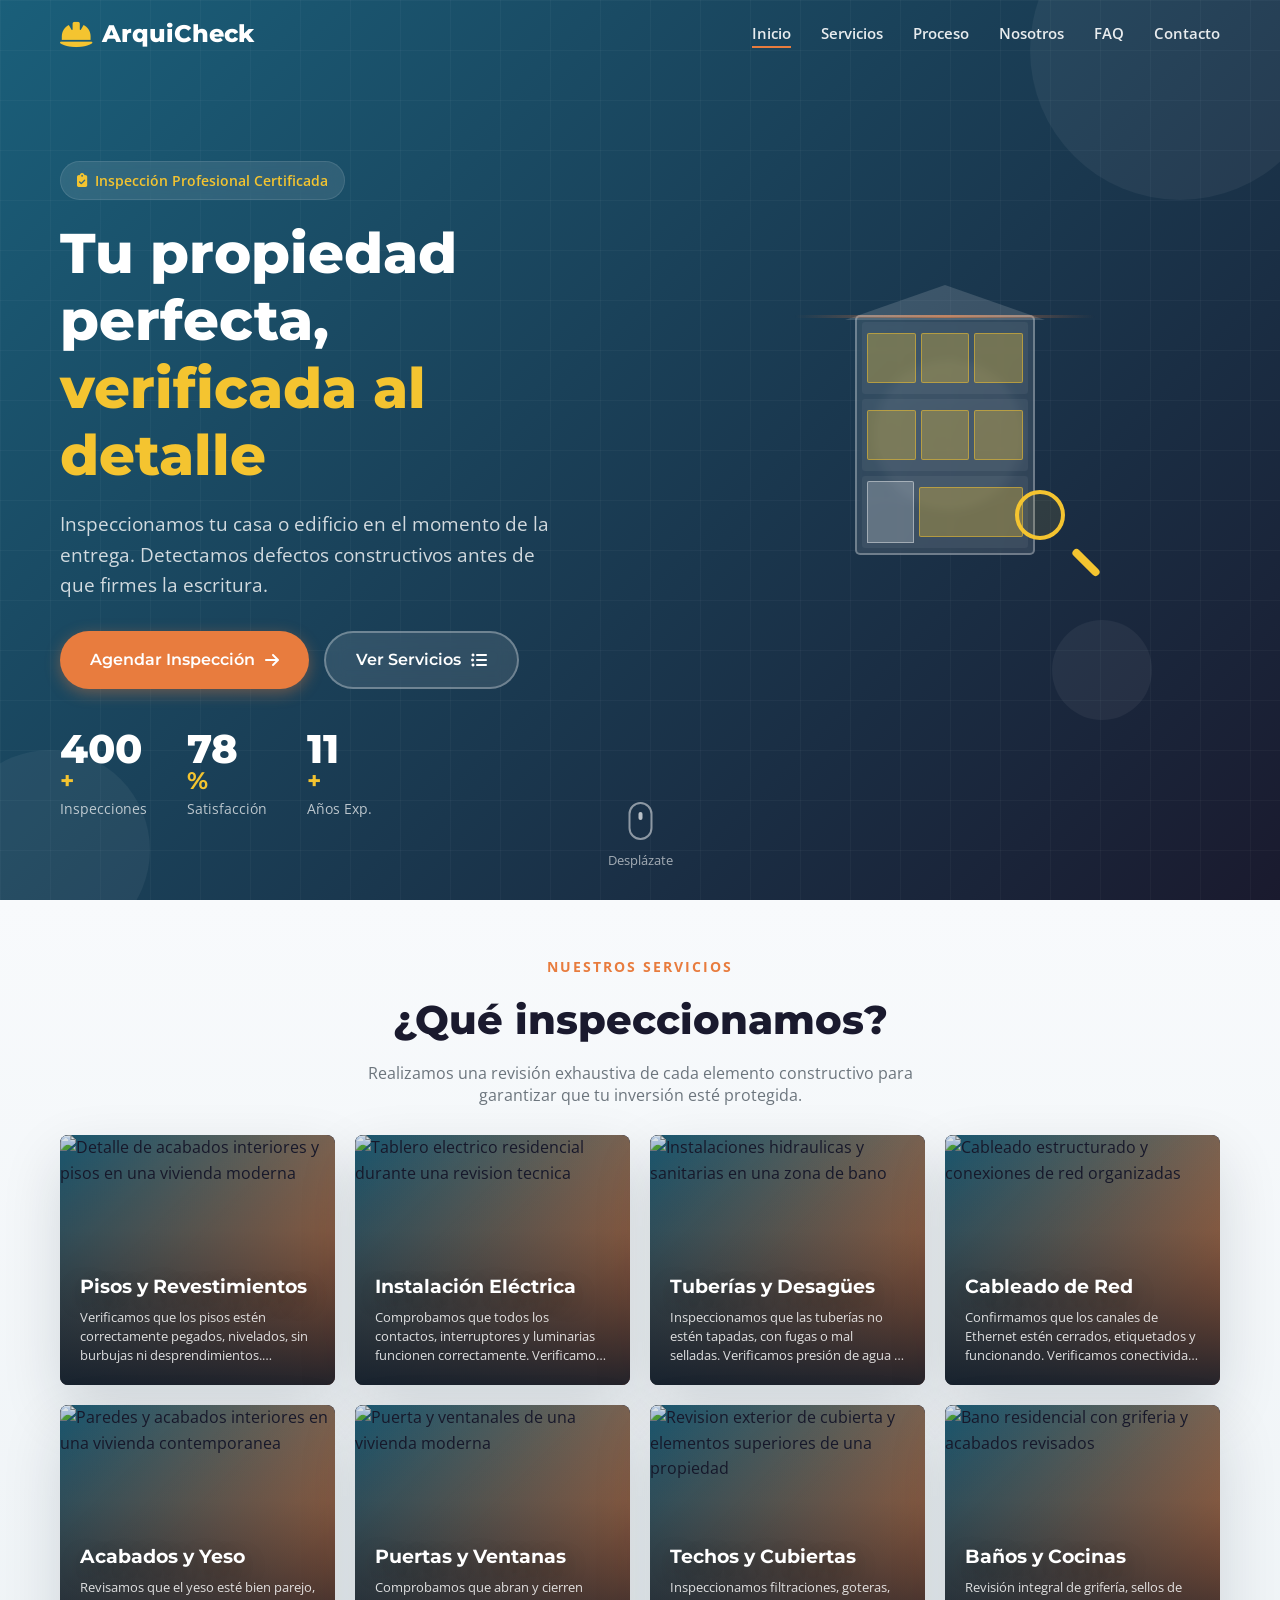
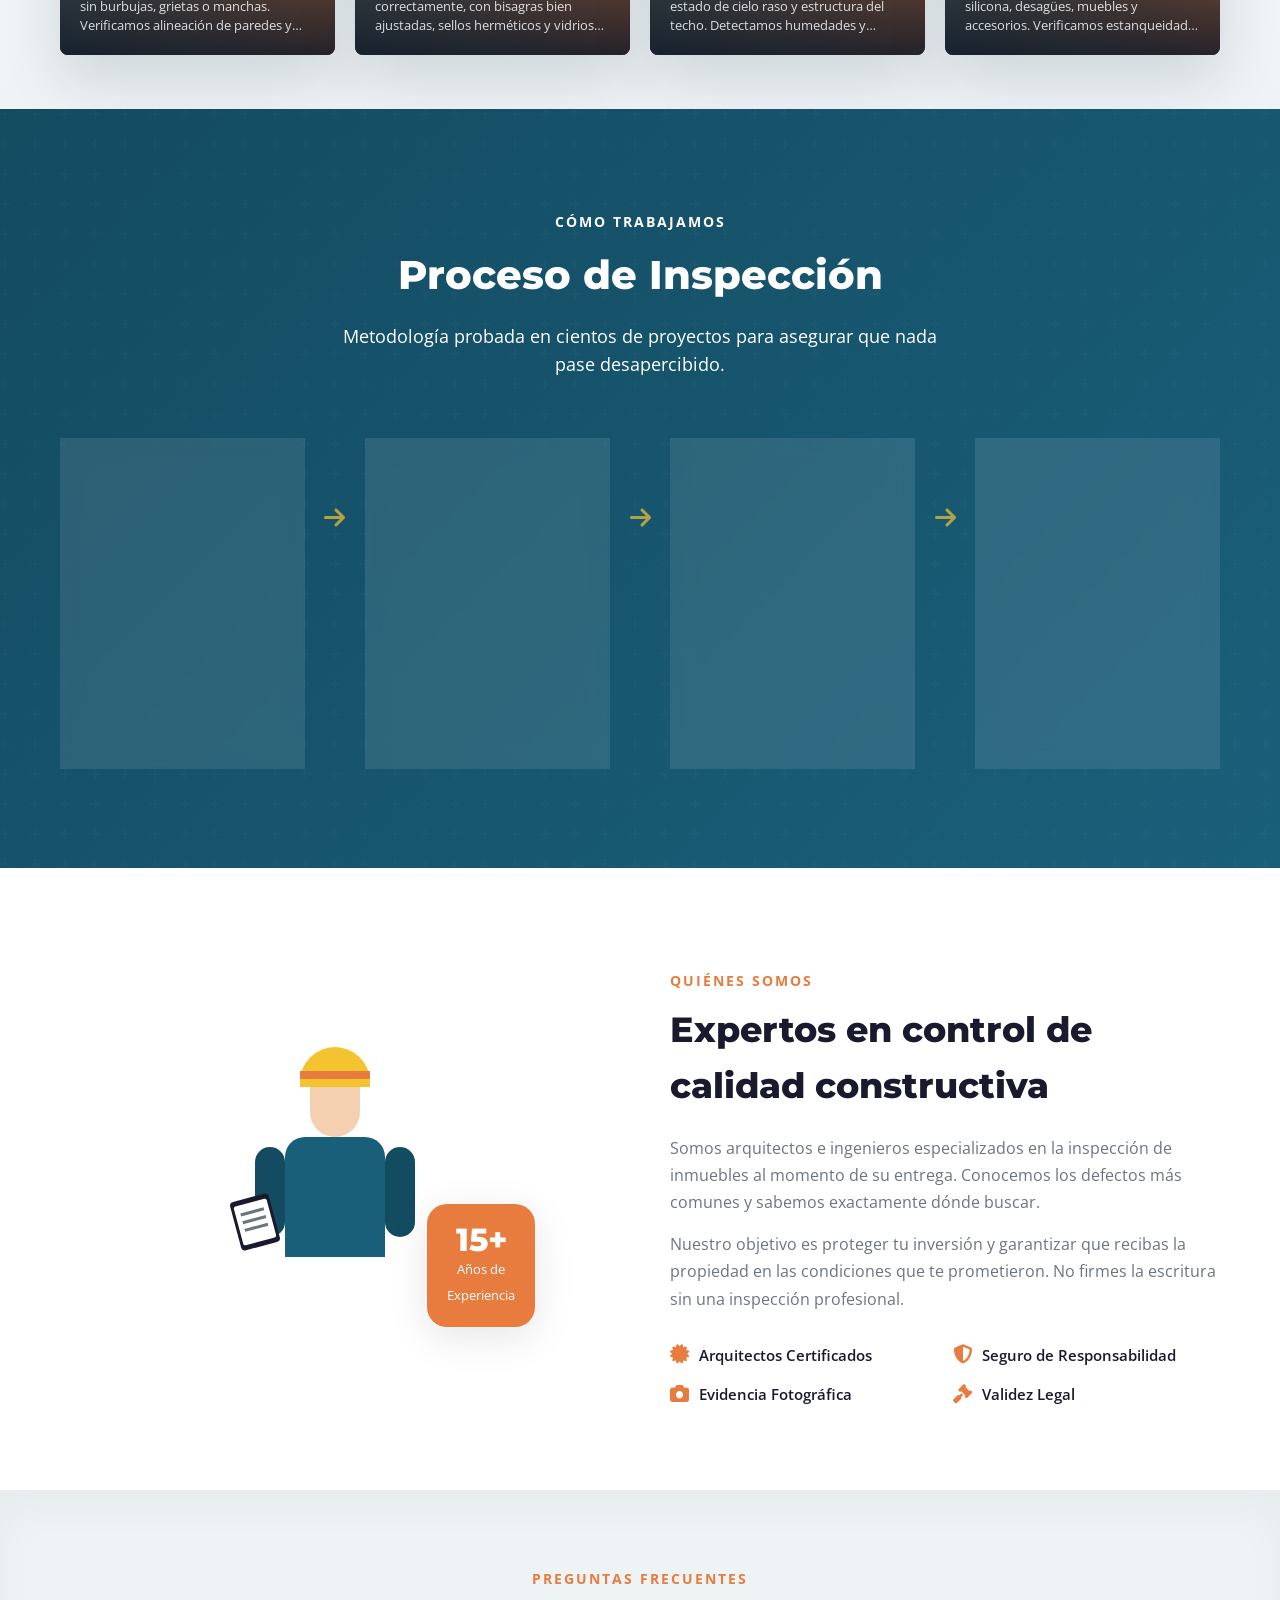
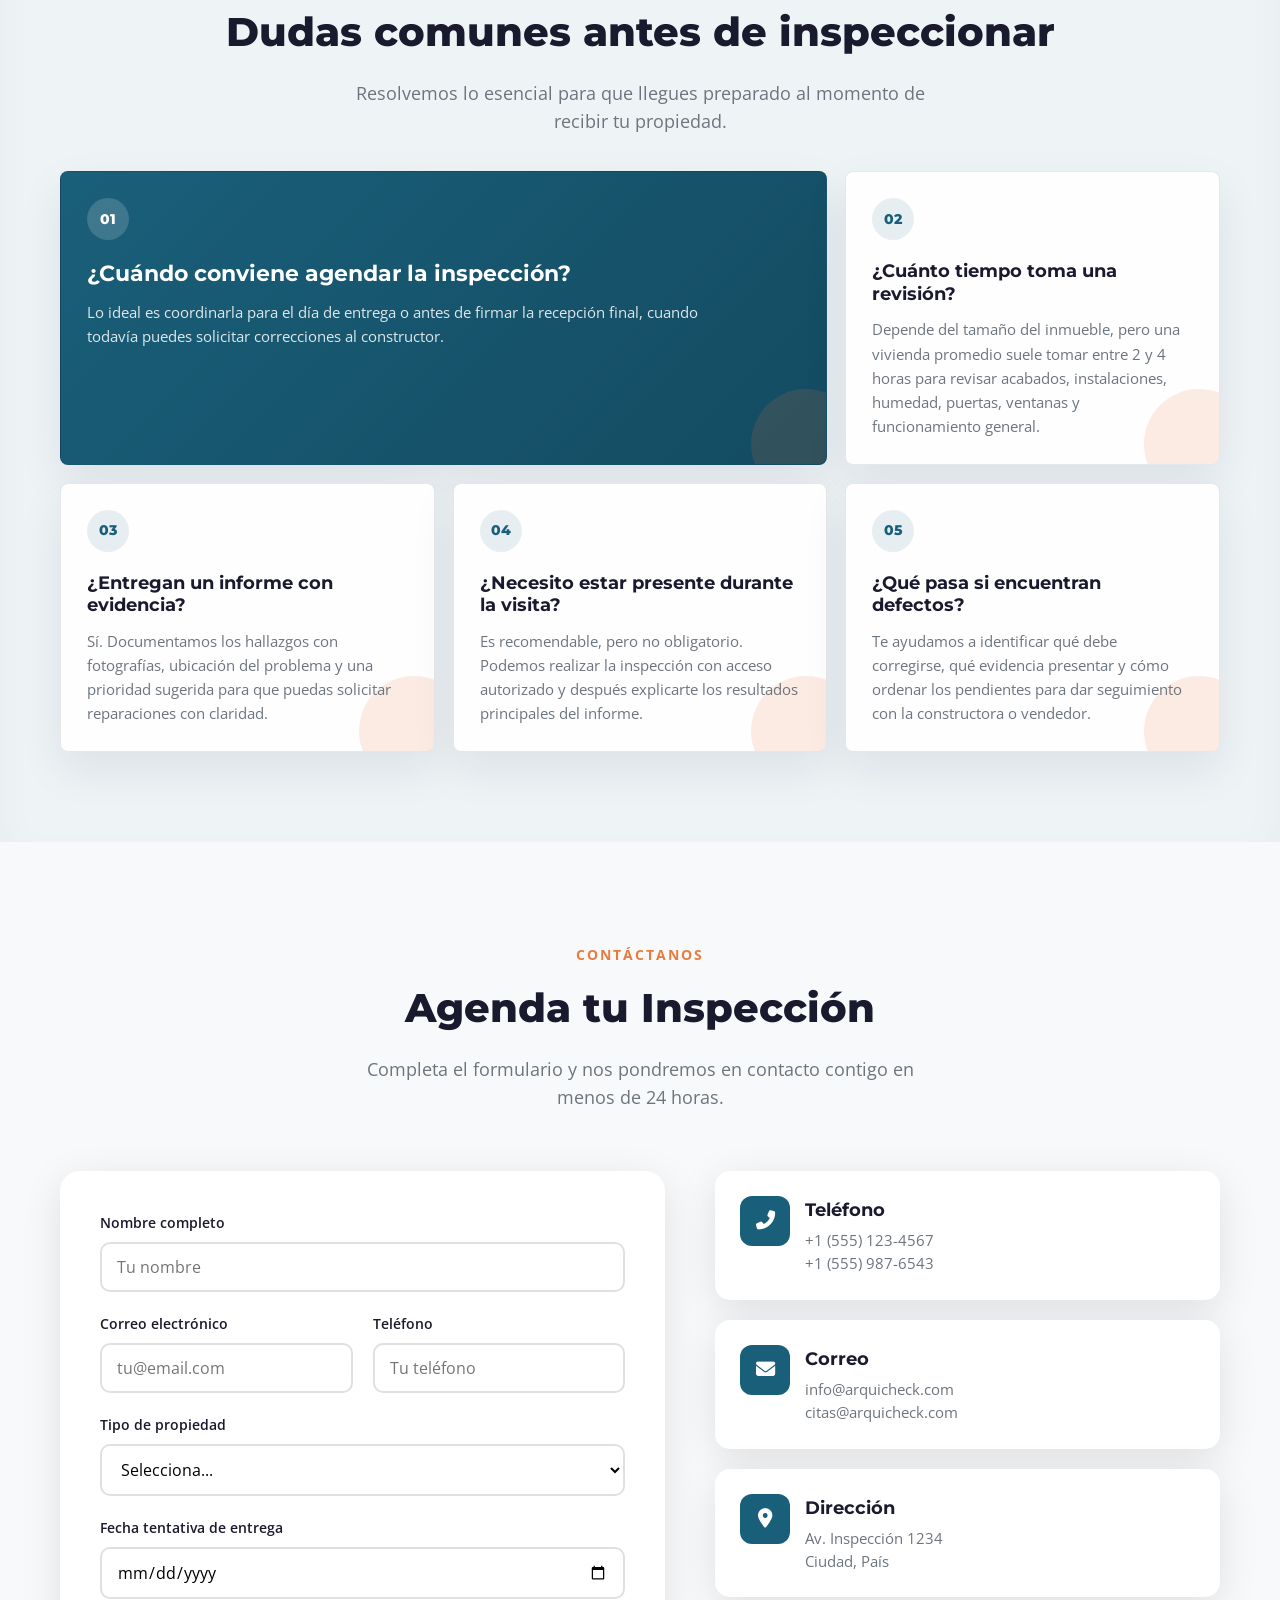
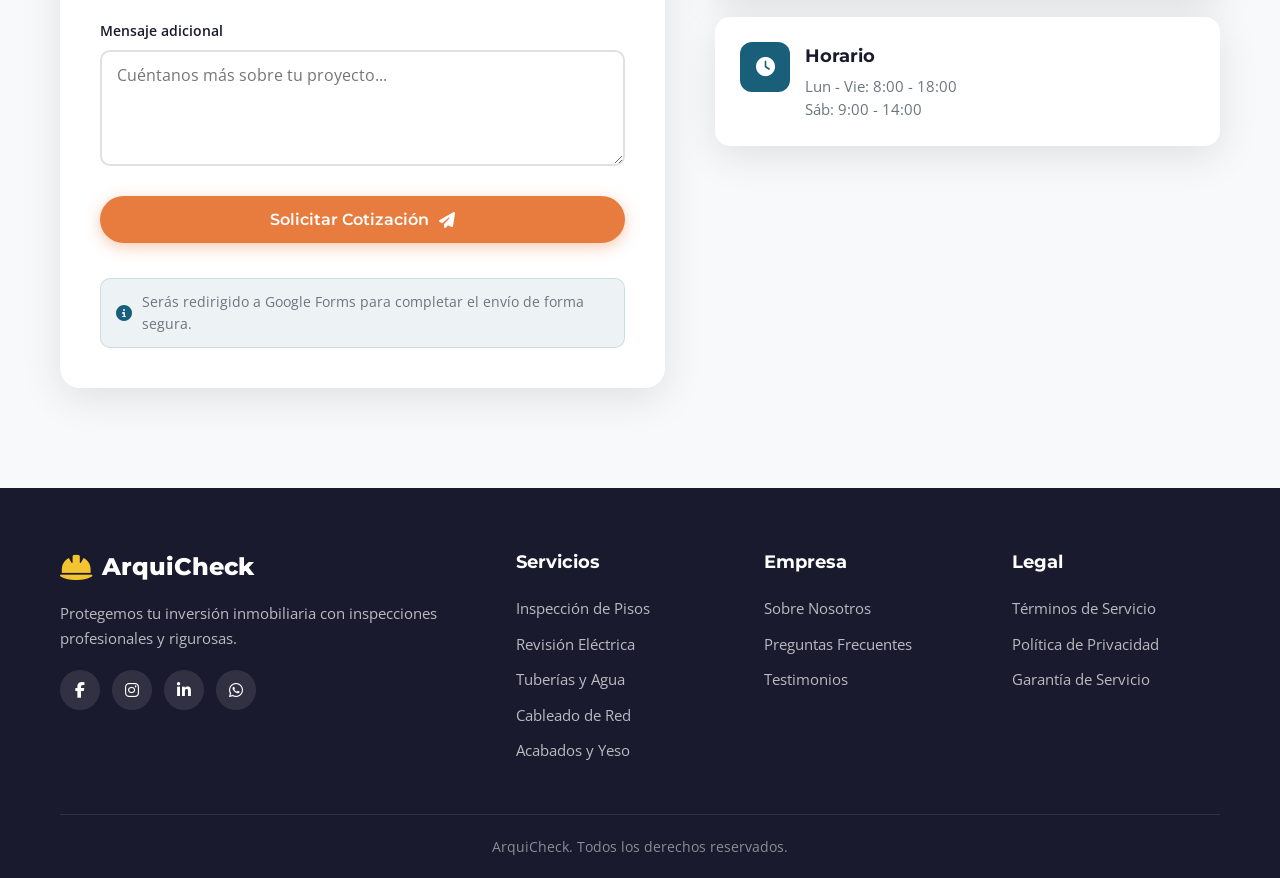
==== commit 174fd87a: "update landing" ====
--- a/index.html
+++ b/index.html
@@ -23,6 +23,7 @@
                 <li><a href="#servicios">Servicios</a></li>
                 <li><a href="#proceso">Proceso</a></li>
                 <li><a href="#nosotros">Nosotros</a></li>
+                <li><a href="#faq">FAQ</a></li>
                 <li><a href="#contacto">Contacto</a></li>
             </ul>
             <div class="hamburger" id="hamburger">
@@ -143,25 +144,10 @@
 
             <div class="servicios-grid">
                 <!-- Pisos -->
-                <div class="servicio-card" data-servicio="pisos">
-                    <div class="servicio-icon">
-                        <div class="icon-animation floor-animation">
-                            <div class="tile-grid">
-                                <div class="tile"></div>
-                                <div class="tile"></div>
-                                <div class="tile"></div>
-                                <div class="tile"></div>
-                                <div class="tile center"></div>
-                                <div class="tile"></div>
-                                <div class="tile"></div>
-                                <div class="tile"></div>
-                                <div class="tile"></div>
-                            </div>
-                            <div class="level-bubble">
-                                <div class="bubble-inner"></div>
-                            </div>
-                        </div>
-                    </div>
+                <div class="servicio-card" data-servicio="pisos" tabindex="0">
+                    <figure class="servicio-media">
+                        <img src="https://images.unsplash.com/photo-1600566753190-17f0baa2a6c3?auto=format&fit=crop&w=700&q=80" alt="Detalle de acabados interiores y pisos en una vivienda moderna" loading="lazy">
+                    </figure>
                     <h3>Pisos y Revestimientos</h3>
                     <p>
                         Verificamos que los pisos estén correctamente pegados, nivelados, 
@@ -176,22 +162,10 @@
                 </div>
 
                 <!-- Electricidad -->
-                <div class="servicio-card" data-servicio="electricidad">
-                    <div class="servicio-icon">
-                        <div class="icon-animation electric-animation">
-                            <div class="outlet">
-                                <div class="socket"></div>
-                            </div>
-                            <div class="plug">
-                                <div class="prongs"></div>
-                            </div>
-                            <div class="sparkles">
-                                <div class="spark spark-1"></div>
-                                <div class="spark spark-2"></div>
-                                <div class="spark spark-3"></div>
-                            </div>
-                        </div>
-                    </div>
+                <div class="servicio-card" data-servicio="electricidad" tabindex="0">
+                    <figure class="servicio-media">
+                        <img src="https://images.unsplash.com/photo-1621905252507-b35492cc74b4?auto=format&fit=crop&w=700&q=80" alt="Tablero electrico residencial durante una revision tecnica" loading="lazy">
+                    </figure>
                     <h3>Instalación Eléctrica</h3>
                     <p>
                         Comprobamos que todos los contactos, interruptores y luminarias 
@@ -206,22 +180,10 @@
                 </div>
 
                 <!-- Tuberías -->
-                <div class="servicio-card" data-servicio="tuberias">
-                    <div class="servicio-icon">
-                        <div class="icon-animation pipe-animation">
-                            <div class="pipe-system">
-                                <div class="pipe pipe-h"></div>
-                                <div class="pipe pipe-v"></div>
-                                <div class="pipe-connector"></div>
-                            </div>
-                            <div class="water-drop"></div>
-                            <div class="water-flow">
-                                <div class="flow-particle p1"></div>
-                                <div class="flow-particle p2"></div>
-                                <div class="flow-particle p3"></div>
-                            </div>
-                        </div>
-                    </div>
+                <div class="servicio-card" data-servicio="tuberias" tabindex="0">
+                    <figure class="servicio-media">
+                        <img src="https://images.unsplash.com/photo-1584622650111-993a426fbf0a?auto=format&fit=crop&w=700&q=80" alt="Instalaciones hidraulicas y sanitarias en una zona de bano" loading="lazy">
+                    </figure>
                     <h3>Tuberías y Desagües</h3>
                     <p>
                         Inspeccionamos que las tuberías no estén tapadas, con fugas o mal selladas. 
@@ -236,23 +198,10 @@
                 </div>
 
                 <!-- Ethernet/Redes -->
-                <div class="servicio-card" data-servicio="redes">
-                    <div class="servicio-icon">
-                        <div class="icon-animation network-animation">
-                            <div class="network-box">
-                                <div class="port"></div>
-                                <div class="port"></div>
-                            </div>
-                            <div class="cable">
-                                <div class="cable-end"></div>
-                            </div>
-                            <div class="data-packets">
-                                <div class="packet pkt-1"></div>
-                                <div class="packet pkt-2"></div>
-                                <div class="packet pkt-3"></div>
-                            </div>
-                        </div>
-                    </div>
+                <div class="servicio-card" data-servicio="redes" tabindex="0">
+                    <figure class="servicio-media">
+                        <img src="https://images.unsplash.com/photo-1558494949-ef010cbdcc31?auto=format&fit=crop&w=700&q=80" alt="Cableado estructurado y conexiones de red organizadas" loading="lazy">
+                    </figure>
                     <h3>Cableado de Red</h3>
                     <p>
                         Confirmamos que los canales de Ethernet estén cerrados, 
@@ -267,19 +216,10 @@
                 </div>
 
                 <!-- Yeso/Paredes -->
-                <div class="servicio-card" data-servicio="yeso">
-                    <div class="servicio-icon">
-                        <div class="icon-animation wall-animation">
-                            <div class="wall-section">
-                                <div class="wall-layer base"></div>
-                                <div class="wall-layer finish"></div>
-                            </div>
-                            <div class="trowel">
-                                <div class="blade"></div>
-                                <div class="handle-tool"></div>
-                            </div>
-                        </div>
-                    </div>
+                <div class="servicio-card" data-servicio="yeso" tabindex="0">
+                    <figure class="servicio-media">
+                        <img src="https://images.unsplash.com/photo-1600607687939-ce8a6c25118c?auto=format&fit=crop&w=700&q=80" alt="Paredes y acabados interiores en una vivienda contemporanea" loading="lazy">
+                    </figure>
                     <h3>Acabados y Yeso</h3>
                     <p>
                         Revisamos que el yeso esté bien parejo, sin burbujas, grietas 
@@ -294,16 +234,10 @@
                 </div>
 
                 <!-- Puertas y Ventanas -->
-                <div class="servicio-card" data-servicio="puertas">
-                    <div class="servicio-icon">
-                        <div class="icon-animation door-animation">
-                            <div class="door-frame">
-                                <div class="door-panel">
-                                    <div class="door-knob"></div>
-                                </div>
-                            </div>
-                        </div>
-                    </div>
+                <div class="servicio-card" data-servicio="puertas" tabindex="0">
+                    <figure class="servicio-media">
+                        <img src="https://images.unsplash.com/photo-1600607688969-a5bfcd646154?auto=format&fit=crop&w=700&q=80" alt="Puerta y ventanales de una vivienda moderna" loading="lazy">
+                    </figure>
                     <h3>Puertas y Ventanas</h3>
                     <p>
                         Comprobamos que abran y cierren correctamente, con bisagras bien 
@@ -318,19 +252,10 @@
                 </div>
 
                 <!-- Techos -->
-                <div class="servicio-card" data-servicio="techos">
-                    <div class="servicio-icon">
-                        <div class="icon-animation roof-animation">
-                            <div class="ceiling">
-                                <div class="ceiling-tile"></div>
-                                <div class="ceiling-tile"></div>
-                                <div class="ceiling-tile"></div>
-                            </div>
-                            <div class="inspection-light"></div>
-                            <div class="rain-drop rd-1"></div>
-                            <div class="rain-drop rd-2"></div>
-                        </div>
-                    </div>
+                <div class="servicio-card" data-servicio="techos" tabindex="0">
+                    <figure class="servicio-media">
+                        <img src="https://images.unsplash.com/photo-1503387762-592deb58ef4e?auto=format&fit=crop&w=700&q=80" alt="Revision exterior de cubierta y elementos superiores de una propiedad" loading="lazy">
+                    </figure>
                     <h3>Techos y Cubiertas</h3>
                     <p>
                         Inspeccionamos filtraciones, goteras, estado de cielo raso y 
@@ -345,18 +270,10 @@
                 </div>
 
                 <!-- Baños y Cocinas -->
-                <div class="servicio-card" data-servicio="banos">
-                    <div class="servicio-icon">
-                        <div class="icon-animation bath-animation">
-                            <div class="sink">
-                                <div class="basin"></div>
-                                <div class="faucet">
-                                    <div class="faucet-neck"></div>
-                                </div>
-                            </div>
-                            <div class="water-stream"></div>
-                        </div>
-                    </div>
+                <div class="servicio-card" data-servicio="banos" tabindex="0">
+                    <figure class="servicio-media">
+                        <img src="https://images.unsplash.com/photo-1552321554-5fefe8c9ef14?auto=format&fit=crop&w=700&q=80" alt="Bano residencial con griferia y acabados revisados" loading="lazy">
+                    </figure>
                     <h3>Baños y Cocinas</h3>
                     <p>
                         Revisión integral de grifería, sellos de silicona, desagües, 
@@ -496,6 +413,62 @@
         </div>
     </section>
 
+    <!-- FAQ Section -->
+    <section id="faq" class="faq">
+        <div class="container">
+            <div class="section-header">
+                <span class="section-tag">Preguntas Frecuentes</span>
+                <h2 class="section-title">Dudas comunes antes de inspeccionar</h2>
+                <p class="section-desc">
+                    Resolvemos lo esencial para que llegues preparado al momento de recibir tu propiedad.
+                </p>
+            </div>
+
+            <div class="faq-grid">
+                <article class="faq-item">
+                    <span class="faq-number">01</span>
+                    <h3>¿Cuándo conviene agendar la inspección?</h3>
+                    <p>
+                        Lo ideal es coordinarla para el día de entrega o antes de firmar la recepción final,
+                        cuando todavía puedes solicitar correcciones al constructor.
+                    </p>
+                </article>
+                <article class="faq-item">
+                    <span class="faq-number">02</span>
+                    <h3>¿Cuánto tiempo toma una revisión?</h3>
+                    <p>
+                        Depende del tamaño del inmueble, pero una vivienda promedio suele tomar entre 2 y 4 horas
+                        para revisar acabados, instalaciones, humedad, puertas, ventanas y funcionamiento general.
+                    </p>
+                </article>
+                <article class="faq-item">
+                    <span class="faq-number">03</span>
+                    <h3>¿Entregan un informe con evidencia?</h3>
+                    <p>
+                        Sí. Documentamos los hallazgos con fotografías, ubicación del problema y una prioridad
+                        sugerida para que puedas solicitar reparaciones con claridad.
+                    </p>
+                </article>
+                <article class="faq-item">
+                    <span class="faq-number">04</span>
+                    <h3>¿Necesito estar presente durante la visita?</h3>
+                    <p>
+                        Es recomendable, pero no obligatorio. Podemos realizar la inspección con acceso autorizado
+                        y después explicarte los resultados principales del informe.
+                    </p>
+                </article>
+                <article class="faq-item">
+                    <span class="faq-number">05</span>
+                    <h3>¿Qué pasa si encuentran defectos?</h3>
+                    <p>
+                        Te ayudamos a identificar qué debe corregirse, qué evidencia presentar y cómo ordenar
+                        los pendientes para dar seguimiento con la constructora o vendedor.
+                    </p>
+                </article>
+            </div>
+        </div>
+    </section>
+
     <!-- Contacto Section -->
     <section id="contacto" class="contacto">
         <div class="container">
@@ -634,17 +607,16 @@
                     <h4>Empresa</h4>
                     <ul>
                         <li><a href="#nosotros">Sobre Nosotros</a></li>
-                        <li><a href="#">Preguntas Frecuentes</a></li>
-                        <li><a href="#">Blog</a></li>
+                        <li><a href="#faq">Preguntas Frecuentes</a></li>
                         <li><a href="#">Testimonios</a></li>
                     </ul>
                 </div>
                 <div class="footer-links">
                     <h4>Legal</h4>
                     <ul>
-                        <li><a href="#">Términos de Servicio</a></li>
-                        <li><a href="#">Política de Privacidad</a></li>
-                        <li><a href="#">Garantía de Servicio</a></li>
+                        <li><a href="terminos.html">Términos de Servicio</a></li>
+                        <li><a href="privacidad.html">Política de Privacidad</a></li>
+                        <li><a href="garantia.html">Garantía de Servicio</a></li>
                     </ul>
                 </div>
             </div>
@@ -657,4 +629,4 @@
     <!-- Scripts -->
     <script src="js/main.js"></script>
 </body>
-</html>+</html>
--- a/css/style.css
+++ b/css/style.css
@@ -570,93 +570,207 @@
 
 /* Servicios */
 .servicios {
-    padding: 100px 0;
-    background: var(--color-light);
+    padding: 54px 0;
+    background: linear-gradient(180deg, #f8fafc 0%, #eef3f6 100%);
+}
+
+.servicios .section-header {
+    margin-bottom: 28px;
+}
+
+.servicios .section-title {
+    margin-bottom: 10px;
+}
+
+.servicios .section-desc {
+    font-size: 0.98rem;
+    max-width: 620px;
+    line-height: 1.45;
 }
 
 .servicios-grid {
     display: grid;
-    grid-template-columns: repeat(auto-fit, minmax(280px, 1fr));
-    gap: 30px;
+    grid-template-columns: repeat(4, minmax(0, 1fr));
+    gap: 20px;
 }
 
 .servicio-card {
-    background: white;
-    border-radius: 20px;
-    padding: 35px;
-    box-shadow: var(--shadow);
+    min-height: 250px;
+    background: var(--color-dark);
+    border-radius: 8px;
+    padding: 20px;
+    box-shadow: 0 24px 60px rgba(10, 25, 41, 0.14);
     transition: var(--transition);
-    border: 1px solid rgba(0,0,0,0.05);
+    border: 0;
     position: relative;
     overflow: hidden;
+    display: flex;
+    flex-direction: column;
+    justify-content: flex-end;
+    isolation: isolate;
+    outline: none;
 }
 
 .servicio-card::before {
     content: '';
     position: absolute;
-    top: 0;
-    left: 0;
-    width: 100%;
-    height: 4px;
-    background: linear-gradient(90deg, var(--color-primary), var(--color-secondary));
-    transform: scaleX(0);
-    transition: var(--transition);
-    transform-origin: left;
-}
-
-.servicio-card:hover::before {
-    transform: scaleX(1);
-}
-
-.servicio-card:hover {
-    transform: translateY(-10px);
-    box-shadow: var(--shadow-hover);
-}
-
-.servicio-icon {
-    width: 80px;
-    height: 80px;
-    margin-bottom: 20px;
-    position: relative;
-}
-
-.icon-animation {
+    inset: 0;
     width: 100%;
     height: 100%;
-    position: relative;
+    background: linear-gradient(180deg, rgba(10, 25, 41, 0.04) 0%, rgba(10, 25, 41, 0.22) 38%, rgba(10, 25, 41, 0.88) 100%);
+    z-index: -1;
+    transition: opacity 0.35s ease;
+}
+
+.servicio-card::after {
+    content: '';
+    position: absolute;
+    inset: 14px;
+    border: 1px solid rgba(255,255,255,0.24);
+    border-radius: 6px;
+    opacity: 0;
+    transform: scale(0.96);
+    transition: var(--transition);
+    pointer-events: none;
+}
+
+.servicio-card:hover,
+.servicio-card:focus,
+.servicio-card:focus-visible {
+    transform: translateY(-6px);
+    box-shadow: 0 32px 80px rgba(10, 25, 41, 0.22);
+}
+
+.servicio-card:hover::before,
+.servicio-card:focus::before,
+.servicio-card:focus-visible::before {
+    opacity: 0.96;
+}
+
+.servicio-card:hover::after,
+.servicio-card:focus::after,
+.servicio-card:focus-visible::after {
+    opacity: 1;
+    transform: scale(1);
+}
+
+.servicio-media {
+    position: absolute;
+    inset: 0;
+    width: 100%;
+    height: 100%;
+    margin: 0;
+    border-radius: 8px;
+    overflow: hidden;
+    background: linear-gradient(135deg, var(--color-primary), var(--color-secondary));
+    z-index: -2;
+}
+
+.servicio-media::after {
+    content: '';
+    position: absolute;
+    inset: 0;
+    background: linear-gradient(135deg, rgba(26, 95, 122, 0.12), rgba(232, 124, 62, 0.16));
+    mix-blend-mode: multiply;
+}
+
+.servicio-media img {
+    width: 100%;
+    height: 100%;
+    display: block;
+    object-fit: cover;
+    transition: transform 0.55s ease, filter 0.35s ease;
+}
+
+.servicio-card:hover .servicio-media img,
+.servicio-card:focus .servicio-media img,
+.servicio-card:focus-visible .servicio-media img {
+    transform: scale(1.08);
+    filter: saturate(1.05) contrast(1.04);
 }
 
 .servicio-card h3 {
     font-family: var(--font-heading);
-    font-size: 1.3rem;
+    font-size: 1.18rem;
     font-weight: 700;
-    color: var(--color-dark);
-    margin-bottom: 12px;
+    color: white;
+    margin-bottom: 9px;
+    line-height: 1.2;
+    position: relative;
+    z-index: 2;
+    text-shadow: 0 8px 22px rgba(0,0,0,0.36);
+    transition: transform 0.35s ease;
 }
 
 .servicio-card > p {
-    color: var(--color-gray);
-    font-size: 0.95rem;
-    margin-bottom: 18px;
-    line-height: 1.6;
+    color: rgba(255,255,255,0.84);
+    font-size: 0.82rem;
+    margin-bottom: 0;
+    line-height: 1.45;
+    display: -webkit-box;
+    -webkit-box-orient: vertical;
+    -webkit-line-clamp: 3;
+    overflow: hidden;
+    position: relative;
+    z-index: 2;
+    transition: opacity 0.25s ease, transform 0.35s ease;
+}
+
+.servicio-card:hover h3,
+.servicio-card:focus h3,
+.servicio-card:focus-visible h3 {
+    transform: translateY(-78px);
+}
+
+.servicio-card:hover > p,
+.servicio-card:focus > p,
+.servicio-card:focus-visible > p {
+    opacity: 0;
+    transform: translateY(-16px);
 }
 
 .checklist {
     list-style: none;
+    display: grid;
+    grid-template-columns: repeat(2, minmax(0, 1fr));
+    gap: 8px 10px;
+    position: absolute;
+    left: 16px;
+    right: 16px;
+    bottom: 16px;
+    z-index: 3;
+    padding: 14px;
+    border-radius: 8px;
+    background: rgba(255,255,255,0.88);
+    backdrop-filter: blur(14px);
+    box-shadow: 0 18px 45px rgba(10, 25, 41, 0.22);
+    opacity: 0;
+    transform: translateY(18px);
+    transition: opacity 0.28s ease, transform 0.35s ease;
+    pointer-events: none;
+}
+
+.servicio-card:hover .checklist,
+.servicio-card:focus .checklist,
+.servicio-card:focus-visible .checklist {
+    opacity: 1;
+    transform: translateY(0);
 }
 
 .checklist li {
     display: flex;
-    align-items: center;
-    gap: 8px;
+    align-items: flex-start;
+    gap: 6px;
     color: var(--color-dark);
-    font-size: 0.9rem;
-    margin-bottom: 8px;
+    font-size: 0.72rem;
+    line-height: 1.25;
+    margin-bottom: 0;
 }
 
 .checklist i {
     color: var(--color-success);
-    font-size: 0.9rem;
+    font-size: 0.76rem;
+    margin-top: 2px;
 }
 
 /* === ANIMACIONES POR SERVICIO === */
@@ -1241,10 +1355,10 @@
 
 .proceso-steps {
     display: flex;
-    align-items: flex-start;
+    align-items: stretch;
     justify-content: center;
     gap: 20px;
-    flex-wrap: wrap;
+    flex-wrap: nowrap;
     position: relative;
     z-index: 1;
 }
@@ -1253,6 +1367,7 @@
     flex: 1;
     min-width: 200px;
     max-width: 250px;
+    min-height: 310px;
     text-align: center;
     padding: 30px 20px;
     background: rgba(255,255,255,0.1);
@@ -1260,6 +1375,9 @@
     border-radius: 20px;
     border: 1px solid rgba(255,255,255,0.1);
     transition: var(--transition);
+    display: flex;
+    flex-direction: column;
+    justify-content: center;
 }
 
 .step:hover {
@@ -1301,6 +1419,7 @@
 .step p {
     color: rgba(255,255,255,0.8);
     font-size: 0.9rem;
+    line-height: 1.55;
 }
 
 .step-arrow {
@@ -1318,7 +1437,7 @@
 
 /* Nosotros */
 .nosotros {
-    padding: 100px 0;
+    padding: 100px 0 84px;
     background: white;
 }
 
@@ -1522,6 +1641,100 @@
 .feature i {
     color: var(--color-secondary);
     font-size: 1.2rem;
+}
+
+/* FAQ */
+.faq {
+    position: relative;
+    padding: 76px 0 90px;
+    background: #eef3f6;
+    box-shadow: inset 0 18px 40px rgba(10, 25, 41, 0.035);
+}
+
+.faq .section-header {
+    margin-bottom: 36px;
+}
+
+.faq-grid {
+    display: grid;
+    grid-template-columns: repeat(3, minmax(0, 1fr));
+    gap: 18px;
+}
+
+.faq-item {
+    position: relative;
+    min-height: 210px;
+    padding: 26px;
+    border-radius: 8px;
+    background: rgba(255,255,255,0.92);
+    border: 1px solid rgba(10, 25, 41, 0.1);
+    box-shadow: 0 18px 45px rgba(10, 25, 41, 0.08);
+    overflow: hidden;
+}
+
+.faq-item:first-child {
+    grid-column: span 2;
+    background: linear-gradient(135deg, var(--color-primary) 0%, var(--color-primary-dark) 100%);
+    color: white;
+}
+
+.faq-item::after {
+    content: '';
+    position: absolute;
+    right: -35px;
+    bottom: -35px;
+    width: 110px;
+    height: 110px;
+    border-radius: 50%;
+    background: rgba(232, 124, 62, 0.14);
+}
+
+.faq-number {
+    display: inline-flex;
+    align-items: center;
+    justify-content: center;
+    width: 42px;
+    height: 42px;
+    margin-bottom: 20px;
+    border-radius: 50%;
+    background: rgba(26, 95, 122, 0.1);
+    color: var(--color-primary);
+    font-family: var(--font-heading);
+    font-weight: 800;
+    font-size: 0.85rem;
+}
+
+.faq-item:first-child .faq-number {
+    background: rgba(255,255,255,0.16);
+    color: white;
+}
+
+.faq-item h3 {
+    position: relative;
+    z-index: 1;
+    font-family: var(--font-heading);
+    font-size: 1.1rem;
+    line-height: 1.28;
+    color: var(--color-dark);
+    margin-bottom: 12px;
+}
+
+.faq-item:first-child h3 {
+    color: white;
+    font-size: 1.35rem;
+}
+
+.faq-item p {
+    position: relative;
+    z-index: 1;
+    color: var(--color-gray);
+    font-size: 0.94rem;
+    line-height: 1.6;
+}
+
+.faq-item:first-child p {
+    color: rgba(255,255,255,0.86);
+    max-width: 620px;
 }
 
 /* Contacto */
@@ -1744,6 +1957,166 @@
     font-size: 0.9rem;
 }
 
+/* Legal Pages */
+.legal-body {
+    background: #eef3f6;
+}
+
+.legal-nav {
+    background: rgba(255,255,255,0.96);
+    backdrop-filter: blur(10px);
+    box-shadow: 0 2px 20px rgba(0,0,0,0.08);
+}
+
+.legal-nav .logo {
+    color: var(--color-primary);
+}
+
+.legal-nav .nav-links a {
+    color: var(--color-dark);
+}
+
+.legal-page {
+    padding: 130px 0 80px;
+}
+
+.legal-hero {
+    max-width: 880px;
+    margin-bottom: 34px;
+}
+
+.legal-kicker {
+    display: inline-flex;
+    align-items: center;
+    gap: 8px;
+    color: var(--color-secondary);
+    font-weight: 800;
+    font-size: 0.78rem;
+    letter-spacing: 2px;
+    text-transform: uppercase;
+    margin-bottom: 14px;
+}
+
+.legal-hero h1 {
+    font-family: var(--font-heading);
+    font-size: clamp(2.1rem, 4vw, 3.8rem);
+    line-height: 1.08;
+    color: var(--color-dark);
+    margin-bottom: 18px;
+}
+
+.legal-hero p {
+    color: var(--color-gray);
+    font-size: 1.05rem;
+    max-width: 760px;
+}
+
+.legal-shell {
+    display: grid;
+    grid-template-columns: 250px minmax(0, 1fr);
+    gap: 28px;
+    align-items: start;
+}
+
+.legal-toc {
+    position: sticky;
+    top: 95px;
+    padding: 22px;
+    border-radius: 8px;
+    background: white;
+    border: 1px solid rgba(10, 25, 41, 0.08);
+    box-shadow: 0 18px 45px rgba(10, 25, 41, 0.08);
+}
+
+.legal-toc h2 {
+    font-family: var(--font-heading);
+    font-size: 0.9rem;
+    margin-bottom: 14px;
+    color: var(--color-dark);
+}
+
+.legal-toc a {
+    display: block;
+    padding: 9px 0;
+    color: var(--color-gray);
+    font-size: 0.9rem;
+    text-decoration: none;
+    border-top: 1px solid rgba(10, 25, 41, 0.06);
+}
+
+.legal-toc a:hover {
+    color: var(--color-primary);
+}
+
+.legal-content {
+    padding: 38px;
+    border-radius: 8px;
+    background: white;
+    border: 1px solid rgba(10, 25, 41, 0.08);
+    box-shadow: 0 22px 60px rgba(10, 25, 41, 0.09);
+}
+
+.legal-note {
+    padding: 16px 18px;
+    margin-bottom: 28px;
+    border-left: 4px solid var(--color-secondary);
+    border-radius: 6px;
+    background: rgba(232, 124, 62, 0.08);
+    color: var(--color-dark);
+}
+
+.legal-content section {
+    scroll-margin-top: 110px;
+    padding-top: 4px;
+    margin-bottom: 34px;
+}
+
+.legal-content section:last-child {
+    margin-bottom: 0;
+}
+
+.legal-content h2 {
+    font-family: var(--font-heading);
+    font-size: 1.35rem;
+    color: var(--color-dark);
+    margin-bottom: 12px;
+}
+
+.legal-content p,
+.legal-content li {
+    color: var(--color-gray);
+    line-height: 1.75;
+    font-size: 0.98rem;
+}
+
+.legal-content ul {
+    margin: 10px 0 0 20px;
+}
+
+.legal-content strong {
+    color: var(--color-dark);
+}
+
+.legal-meta {
+    display: flex;
+    flex-wrap: wrap;
+    gap: 10px;
+    margin-top: 20px;
+}
+
+.legal-pill {
+    display: inline-flex;
+    align-items: center;
+    gap: 8px;
+    padding: 8px 12px;
+    border-radius: 999px;
+    background: white;
+    color: var(--color-primary);
+    border: 1px solid rgba(26, 95, 122, 0.16);
+    font-size: 0.86rem;
+    font-weight: 700;
+}
+
 /* Responsive */
 @media (max-width: 992px) {
     .hero-content {
@@ -1778,12 +2151,32 @@
         margin: 30px auto 0;
     }
 
+    .servicios-grid {
+        grid-template-columns: repeat(2, minmax(0, 1fr));
+    }
+
+    .faq-grid {
+        grid-template-columns: repeat(2, minmax(0, 1fr));
+    }
+
+    .faq-item:first-child {
+        grid-column: span 2;
+    }
+
     .contacto-grid {
         grid-template-columns: 1fr;
     }
 
     .footer-grid {
         grid-template-columns: 1fr 1fr;
+    }
+
+    .legal-shell {
+        grid-template-columns: 1fr;
+    }
+
+    .legal-toc {
+        position: static;
     }
 }
 
@@ -1807,6 +2200,30 @@
         right: 0;
     }
 
+    .legal-nav .nav-container {
+        align-items: flex-start;
+        gap: 14px;
+    }
+
+    .legal-nav .nav-links {
+        position: static;
+        width: auto;
+        height: auto;
+        flex-direction: row;
+        flex-wrap: wrap;
+        justify-content: flex-end;
+        gap: 14px;
+        background: transparent;
+        backdrop-filter: none;
+        transition: none;
+    }
+
+    .legal-nav .nav-links a,
+    .navbar.scrolled.legal-nav .nav-links a {
+        color: var(--color-dark);
+        font-size: 0.9rem;
+    }
+
     .navbar.scrolled .nav-links a {
         color: var(--color-dark);
         font-size: 1.2rem;
@@ -1824,9 +2241,42 @@
         font-size: 2rem;
     }
 
+    .servicios {
+        padding: 56px 0;
+    }
+
+    .servicios .section-header {
+        margin-bottom: 28px;
+    }
+
+    .faq {
+        padding: 58px 0 68px;
+    }
+
+    .faq-grid {
+        grid-template-columns: 1fr;
+    }
+
+    .faq-item,
+    .faq-item:first-child {
+        grid-column: auto;
+        min-height: auto;
+    }
+
+    .servicio-media {
+        height: 100%;
+    }
+
     .proceso-steps {
         flex-direction: column;
-        align-items: center;
+        align-items: stretch;
+        max-width: 360px;
+        margin: 0 auto;
+    }
+
+    .step {
+        max-width: none;
+        min-height: 250px;
     }
 
     .step-arrow {
@@ -1845,6 +2295,57 @@
 
     .social-links {
         justify-content: center;
+    }
+
+    .legal-page {
+        padding: 110px 0 60px;
+    }
+
+    .legal-content {
+        padding: 26px;
+    }
+}
+
+@media (max-width: 520px) {
+    .servicios-grid {
+        grid-template-columns: 1fr;
+    }
+
+    .servicio-card {
+        min-height: 280px;
+        padding: 18px;
+    }
+
+    .servicio-card::before {
+        width: 100%;
+        height: 100%;
+    }
+
+    .servicio-media {
+        height: 100%;
+        margin: 0;
+    }
+
+    .servicio-card h3 {
+        font-size: 0.98rem;
+        margin-top: 2px;
+    }
+
+    .servicio-card > p {
+        font-size: 0.78rem;
+        margin-bottom: 10px;
+    }
+
+    .servicio-card:hover h3,
+    .servicio-card:focus h3,
+    .servicio-card:focus-visible h3 {
+        transform: translateY(-88px);
+    }
+
+    .checklist {
+        grid-template-columns: 1fr;
+        gap: 5px;
+        padding: 12px;
     }
 }
 
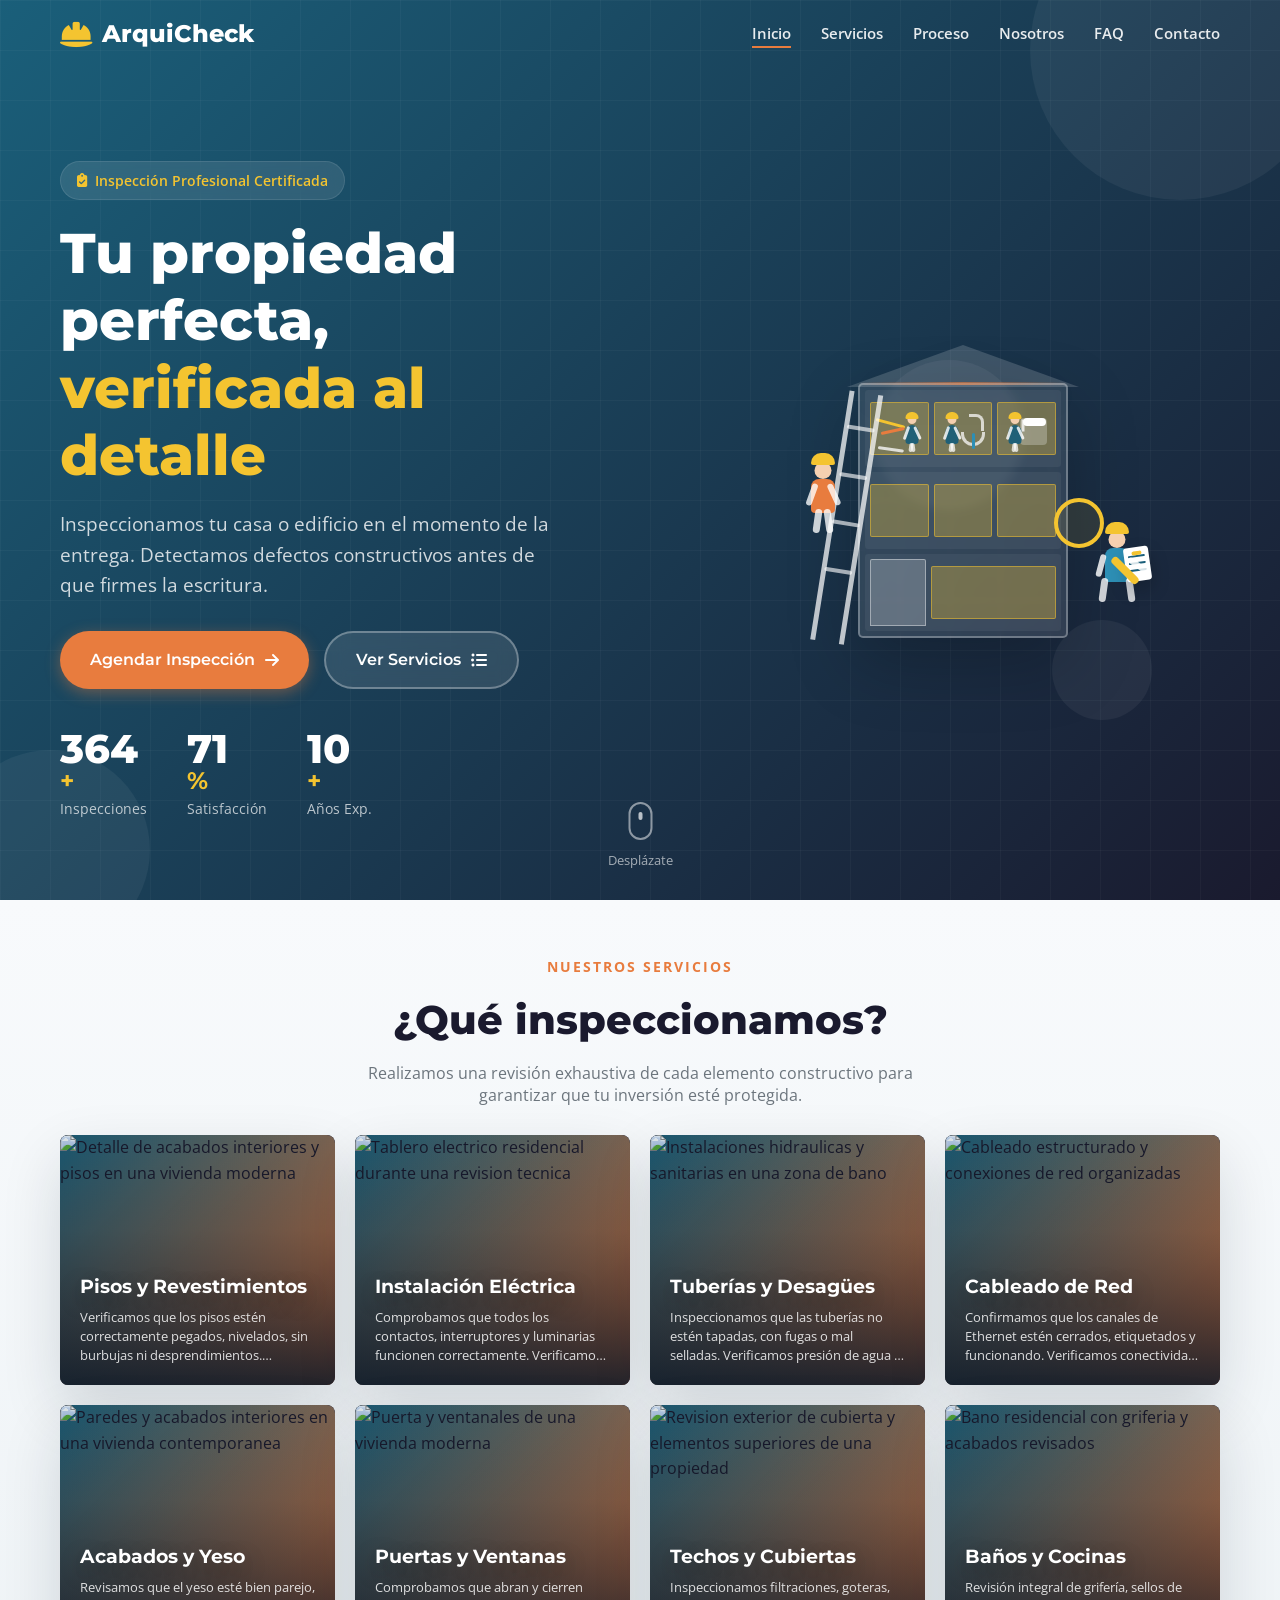
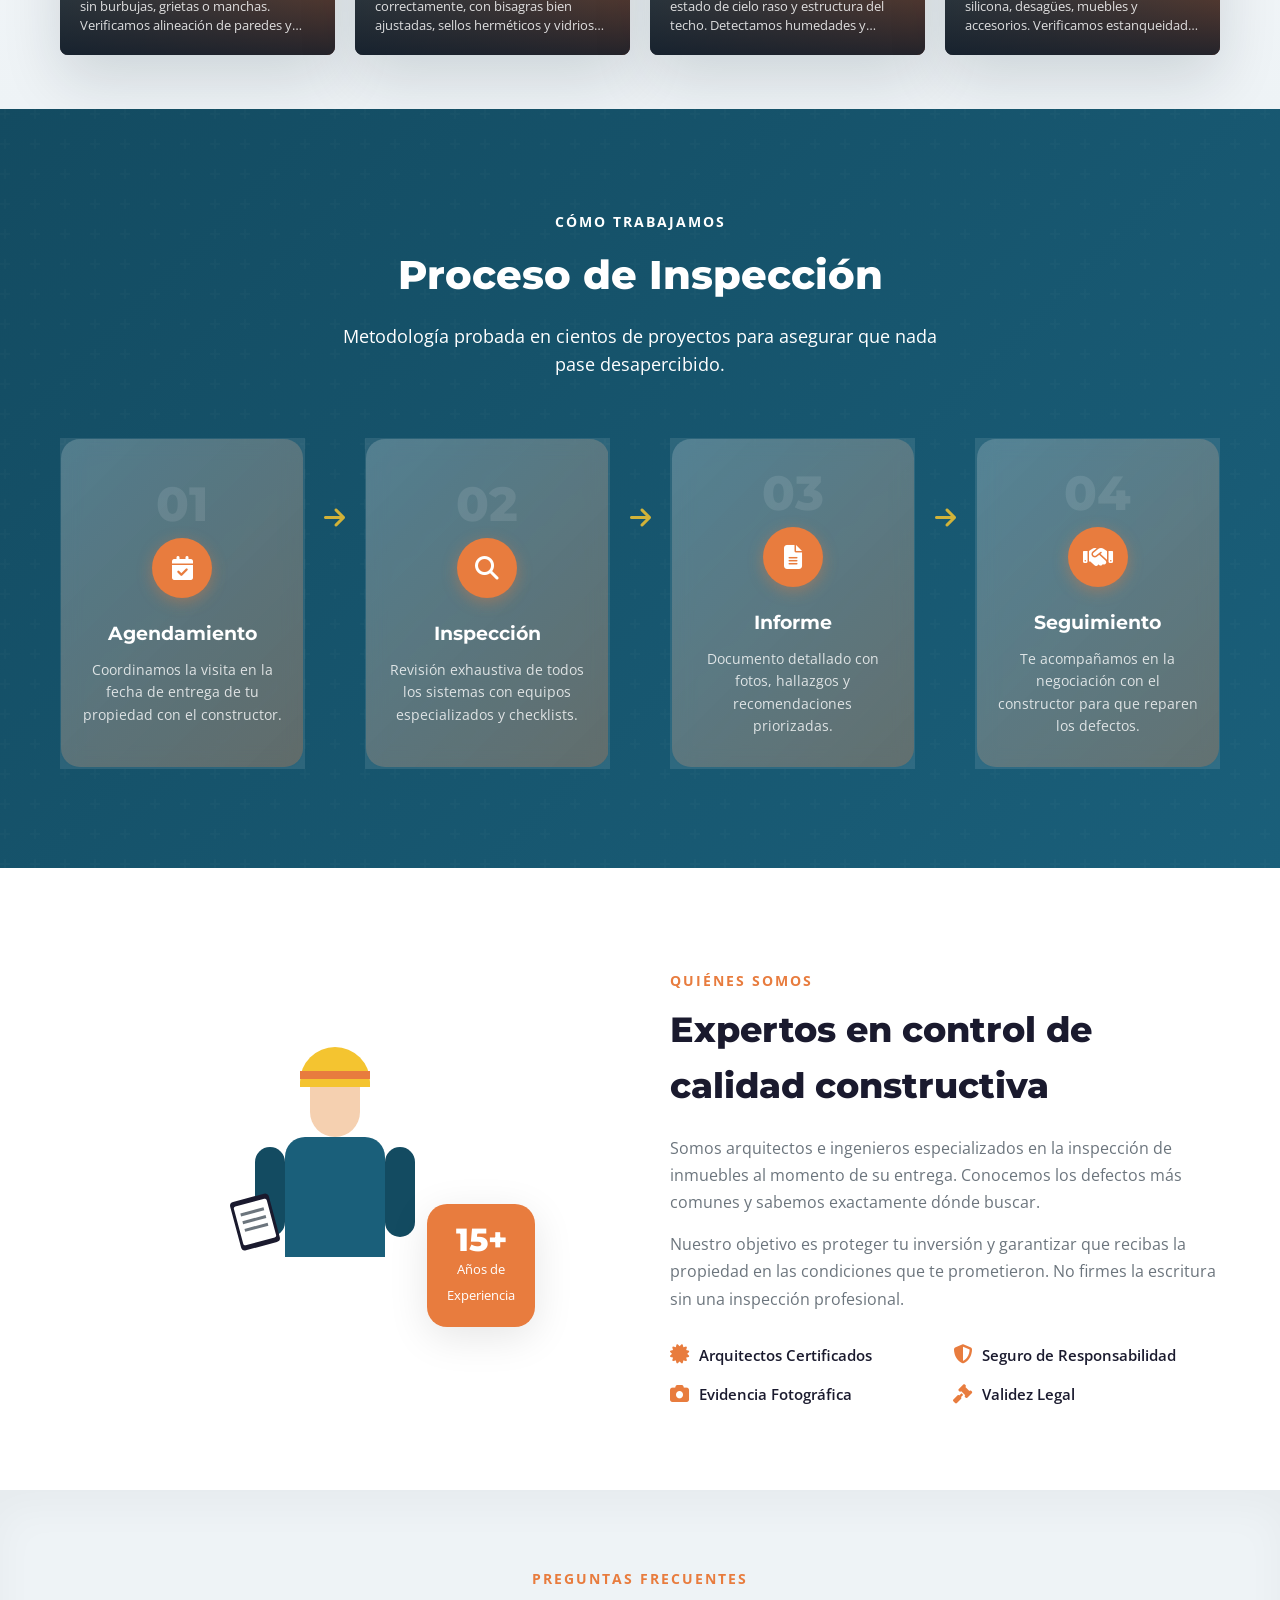
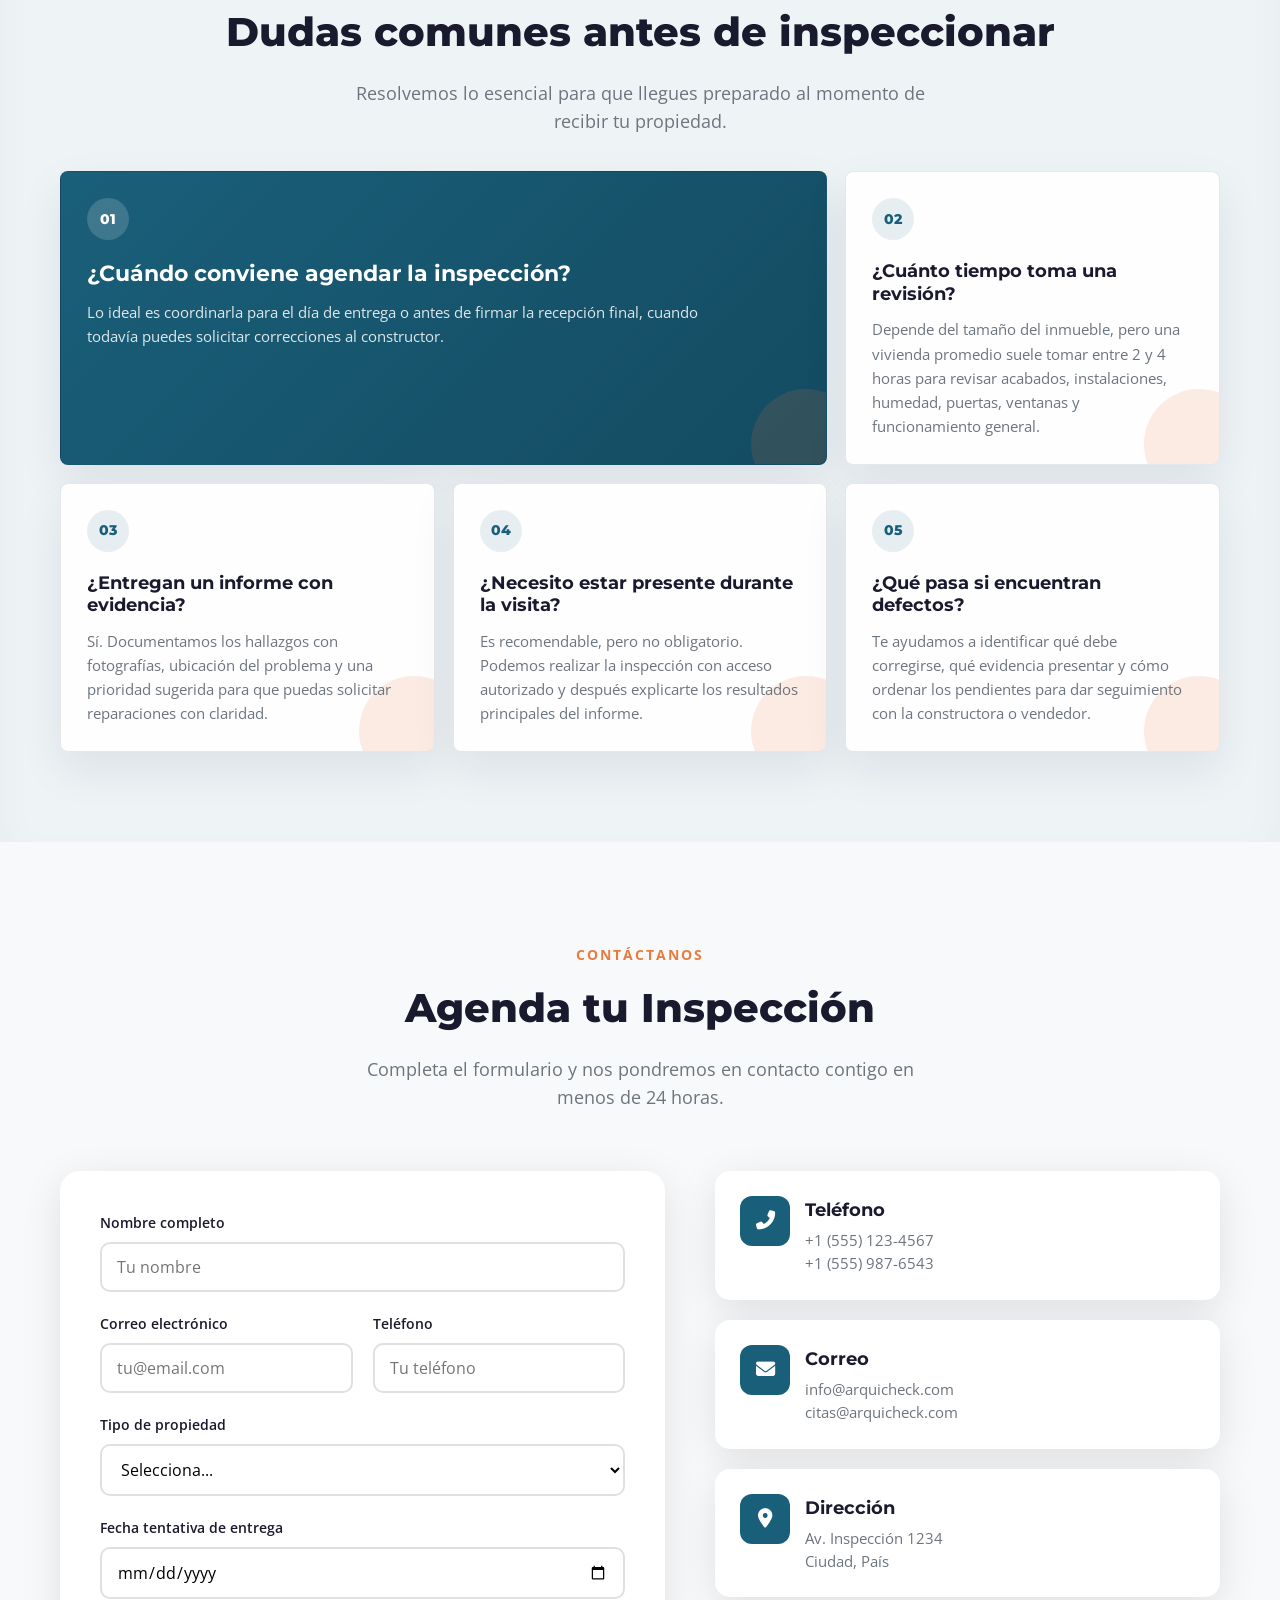
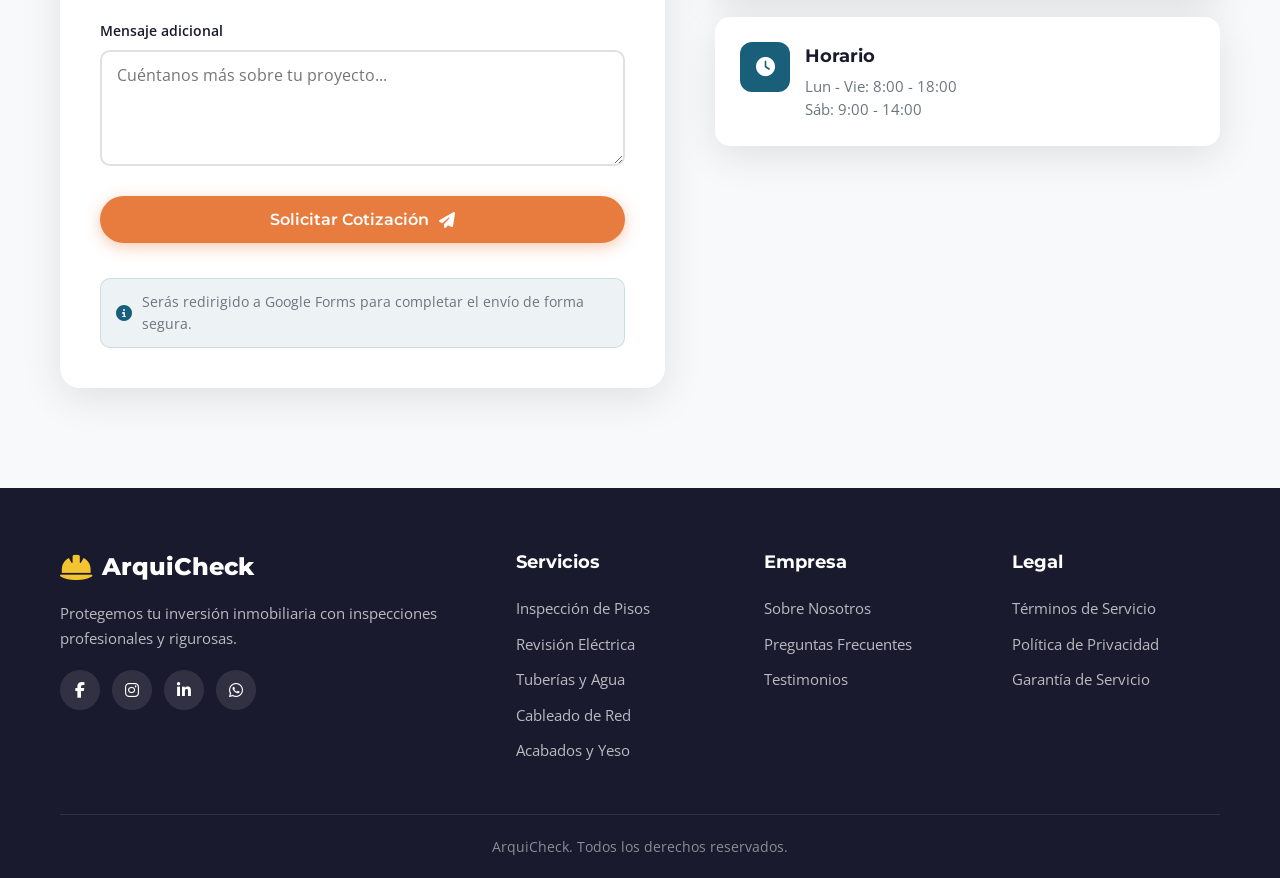
==== commit 923cf72b: "update hero" ====
--- a/index.html
+++ b/index.html
@@ -93,9 +93,46 @@
                     <div class="building">
                         <div class="building-base">
                             <div class="floor floor-3">
-                                <div class="window"></div>
-                                <div class="window"></div>
-                                <div class="window"></div>
+                                <div class="window cable-window">
+                                    <div class="room-inspector cable-tech">
+                                        <span class="helmet"></span>
+                                        <span class="person-head"></span>
+                                        <span class="person-body"></span>
+                                        <span class="arm arm-left"></span>
+                                        <span class="arm arm-right"></span>
+                                        <span class="person-leg leg-left"></span>
+                                        <span class="person-leg leg-right"></span>
+                                    </div>
+                                    <span class="wire wire-1"></span>
+                                    <span class="wire wire-2"></span>
+                                    <span class="wire wire-3"></span>
+                                </div>
+                                <div class="window bath-window">
+                                    <div class="room-inspector bath-tech">
+                                        <span class="helmet"></span>
+                                        <span class="person-head"></span>
+                                        <span class="person-body"></span>
+                                        <span class="arm arm-left"></span>
+                                        <span class="arm arm-right"></span>
+                                        <span class="person-leg leg-left"></span>
+                                        <span class="person-leg leg-right"></span>
+                                    </div>
+                                    <span class="sink-icon"></span>
+                                    <span class="water-line"></span>
+                                </div>
+                                <div class="window paint-window">
+                                    <div class="room-inspector paint-tech">
+                                        <span class="helmet"></span>
+                                        <span class="person-head"></span>
+                                        <span class="person-body"></span>
+                                        <span class="arm arm-left"></span>
+                                        <span class="arm arm-right"></span>
+                                        <span class="person-leg leg-left"></span>
+                                        <span class="person-leg leg-right"></span>
+                                    </div>
+                                    <span class="paint-roller"></span>
+                                    <span class="paint-swatch"></span>
+                                </div>
                             </div>
                             <div class="floor floor-2">
                                 <div class="window"></div>
@@ -108,6 +145,35 @@
                             </div>
                         </div>
                         <div class="roof"></div>
+                    </div>
+                    <div class="ladder">
+                        <span></span>
+                        <span></span>
+                        <span></span>
+                        <span></span>
+                    </div>
+                    <div class="roof-inspector">
+                        <span class="helmet"></span>
+                        <span class="person-head"></span>
+                        <span class="person-body"></span>
+                        <span class="arm arm-left"></span>
+                        <span class="arm arm-right"></span>
+                        <span class="person-leg leg-left"></span>
+                        <span class="person-leg leg-right"></span>
+                    </div>
+                    <div class="clipboard-inspector">
+                        <span class="helmet"></span>
+                        <span class="person-head"></span>
+                        <span class="person-body"></span>
+                        <span class="arm arm-left"></span>
+                        <span class="arm arm-right"></span>
+                        <span class="person-leg leg-left"></span>
+                        <span class="person-leg leg-right"></span>
+                        <div class="mini-clipboard">
+                            <span></span>
+                            <span></span>
+                            <span></span>
+                        </div>
                     </div>
                     <div class="magnifying-glass">
                         <div class="glass"></div>
--- a/css/style.css
+++ b/css/style.css
@@ -325,15 +325,16 @@
 
 .inspection-scene {
     position: relative;
-    width: 300px;
-    height: 350px;
+    width: 430px;
+    height: 380px;
 }
 
 .building {
-    position: relative;
-    width: 180px;
-    height: 240px;
-    margin: 0 auto;
+    position: absolute;
+    width: 210px;
+    height: 255px;
+    left: 128px;
+    bottom: 42px;
 }
 
 .building-base {
@@ -347,6 +348,7 @@
     padding: 5px;
     gap: 5px;
     backdrop-filter: blur(5px);
+    box-shadow: 0 24px 70px rgba(0,0,0,0.22);
 }
 
 .floor {
@@ -367,6 +369,8 @@
     border: 1px solid rgba(244, 196, 48, 0.5);
     border-radius: 2px;
     animation: windowGlow 3s ease-in-out infinite;
+    position: relative;
+    overflow: hidden;
 }
 
 .door {
@@ -390,23 +394,327 @@
 
 .roof {
     position: absolute;
-    top: -30px;
+    top: -38px;
     left: 50%;
     transform: translateX(-50%);
     width: 0;
     height: 0;
-    border-left: 100px solid transparent;
-    border-right: 100px solid transparent;
-    border-bottom: 35px solid rgba(255,255,255,0.15);
+    border-left: 116px solid transparent;
+    border-right: 116px solid transparent;
+    border-bottom: 42px solid rgba(255,255,255,0.16);
+    filter: drop-shadow(0 14px 18px rgba(0,0,0,0.16));
+}
+
+.ladder {
+    position: absolute;
+    left: 80px;
+    bottom: 38px;
+    width: 34px;
+    height: 252px;
+    border-left: 5px solid rgba(255,255,255,0.72);
+    border-right: 5px solid rgba(255,255,255,0.72);
+    transform: rotate(9deg);
+    transform-origin: bottom center;
+    z-index: 5;
+}
+
+.ladder span {
+    position: absolute;
+    left: -2px;
+    width: 28px;
+    height: 4px;
+    background: rgba(255,255,255,0.62);
+    border-radius: 3px;
+}
+
+.ladder span:nth-child(1) { top: 34px; }
+.ladder span:nth-child(2) { top: 82px; }
+.ladder span:nth-child(3) { top: 130px; }
+.ladder span:nth-child(4) { top: 178px; }
+
+.roof-inspector,
+.clipboard-inspector,
+.room-inspector {
+    position: absolute;
+    z-index: 6;
+}
+
+.roof-inspector {
+    left: 72px;
+    bottom: 145px;
+    width: 42px;
+    height: 86px;
+    animation: climbRoof 5s ease-in-out infinite;
+}
+
+.clipboard-inspector {
+    right: 14px;
+    bottom: 54px;
+    width: 58px;
+    height: 108px;
+    animation: clipboardNote 2.6s ease-in-out infinite;
+}
+
+.room-inspector {
+    width: 22px;
+    height: 38px;
+    bottom: 4px;
+}
+
+.person-head {
+    position: absolute;
+    left: 50%;
+    top: 13px;
+    width: 17px;
+    height: 17px;
+    background: #f5d0b0;
+    border-radius: 50%;
+    transform: translateX(-50%);
+}
+
+.roof-inspector .helmet,
+.clipboard-inspector .helmet,
+.room-inspector .helmet {
+    position: absolute;
+    left: 50%;
+    top: 4px;
+    width: 24px;
+    height: 12px;
+    background: var(--color-accent);
+    border-radius: 14px 14px 3px 3px;
+    transform: translateX(-50%);
+    z-index: 2;
+}
+
+.person-body {
+    position: absolute;
+    left: 50%;
+    top: 30px;
+    width: 24px;
+    height: 34px;
+    background: var(--color-secondary);
+    border-radius: 8px 8px 4px 4px;
+    transform: translateX(-50%);
+}
+
+.clipboard-inspector .person-body {
+    background: var(--color-primary-light);
+}
+
+.room-inspector .helmet {
+    top: 0;
+    width: 13px;
+    height: 7px;
+}
+
+.room-inspector .person-head {
+    top: 3px;
+    width: 9px;
+    height: 9px;
+}
+
+.room-inspector .person-body {
+    top: 13px;
+    width: 13px;
+    height: 19px;
+    background: rgba(26, 95, 122, 0.94);
+}
+
+.person-leg,
+.arm {
+    position: absolute;
+    background: rgba(255,255,255,0.78);
+    border-radius: 5px;
+}
+
+.person-leg {
+    top: 60px;
+    width: 7px;
+    height: 24px;
+}
+
+.leg-left { left: 12px; transform: rotate(8deg); }
+.leg-right { right: 12px; transform: rotate(-8deg); }
+
+.room-inspector .person-leg {
+    top: 31px;
+    width: 4px;
+    height: 9px;
+    background: rgba(255,255,255,0.72);
+}
+
+.room-inspector .leg-left { left: 8px; }
+.room-inspector .leg-right { right: 8px; }
+
+.room-inspector .arm {
+    top: 14px;
+    width: 3px;
+    height: 14px;
+    background: rgba(255,255,255,0.82);
+}
+
+.room-inspector .arm-left { left: 4px; }
+.room-inspector .arm-right { right: 4px; }
+
+.cable-tech {
+    left: 30px;
+    animation: inspectCables 3.2s ease-in-out infinite;
+}
+
+.bath-tech {
+    left: 6px;
+    animation: inspectBath 3.8s ease-in-out infinite;
+}
+
+.paint-tech {
+    left: 6px;
+    animation: inspectPaint 3.4s ease-in-out infinite;
+}
+
+.arm {
+    top: 34px;
+    width: 6px;
+    height: 23px;
+}
+
+.arm-left { left: 7px; transform: rotate(20deg); }
+.arm-right { right: 7px; transform: rotate(-25deg); }
+
+.clipboard-inspector .arm {
+    top: 36px;
+    background: rgba(255,255,255,0.82);
+    z-index: 2;
+}
+
+.clipboard-inspector .arm-left {
+    left: 10px;
+    transform: rotate(15deg);
+}
+
+.clipboard-inspector .arm-right {
+    right: 5px;
+    transform: rotate(-55deg);
+}
+
+.mini-clipboard {
+    position: absolute;
+    top: 29px;
+    right: -4px;
+    width: 25px;
+    height: 34px;
+    padding: 8px 4px 0;
+    background: white;
+    border-radius: 3px;
+    box-shadow: 0 8px 18px rgba(0,0,0,0.22);
+    transform: rotate(-8deg);
+}
+
+.mini-clipboard::before {
+    content: '';
+    position: absolute;
+    top: 4px;
+    left: 50%;
+    width: 10px;
+    height: 4px;
+    background: var(--color-accent);
+    border-radius: 3px;
+    transform: translateX(-50%);
+}
+
+.mini-clipboard span {
+    display: block;
+    height: 2px;
+    margin-bottom: 5px;
+    background: var(--color-primary);
+    border-radius: 2px;
+}
+
+.wire {
+    position: absolute;
+    height: 3px;
+    background: var(--color-accent);
+    border-radius: 3px;
+    transform-origin: left center;
+}
+
+.wire-1 { width: 30px; left: 5px; top: 15px; transform: rotate(15deg); }
+.wire-2 { width: 24px; left: 10px; top: 29px; transform: rotate(-12deg); background: var(--color-secondary); }
+.wire-3 { width: 26px; left: 7px; top: 43px; transform: rotate(8deg); background: rgba(255,255,255,0.76); }
+
+.sink-icon {
+    position: absolute;
+    right: 6px;
+    bottom: 8px;
+    width: 24px;
+    height: 14px;
+    border: 3px solid rgba(255,255,255,0.72);
+    border-top: 0;
+    border-radius: 0 0 14px 14px;
+}
+
+.sink-icon::before {
+    content: '';
+    position: absolute;
+    left: 5px;
+    top: -18px;
+    width: 12px;
+    height: 14px;
+    border-top: 3px solid rgba(255,255,255,0.72);
+    border-right: 3px solid rgba(255,255,255,0.72);
+    border-radius: 0 8px 0 0;
+}
+
+.water-line {
+    position: absolute;
+    right: 16px;
+    top: 30px;
+    width: 3px;
+    height: 16px;
+    background: var(--color-primary-light);
+    border-radius: 3px;
+    animation: tinyWater 1.6s ease-in-out infinite;
+}
+
+.paint-roller {
+    position: absolute;
+    right: 9px;
+    top: 15px;
+    width: 23px;
+    height: 8px;
+    background: white;
+    border-radius: 5px;
+    animation: rollerMove 2.4s ease-in-out infinite;
+}
+
+.paint-roller::after {
+    content: '';
+    position: absolute;
+    left: -6px;
+    top: 6px;
+    width: 12px;
+    height: 3px;
+    background: rgba(255,255,255,0.76);
+    transform: rotate(90deg);
+}
+
+.paint-swatch {
+    position: absolute;
+    right: 8px;
+    bottom: 9px;
+    width: 27px;
+    height: 27px;
+    background: rgba(255,255,255,0.26);
+    border-radius: 4px;
 }
 
 .magnifying-glass {
     position: absolute;
-    top: 50%;
-    right: 0;
+    top: 52%;
+    right: 26px;
     width: 80px;
     height: 80px;
     animation: glassMove 5s ease-in-out infinite;
+    z-index: 8;
 }
 
 .glass {
@@ -433,9 +741,45 @@
 
 @keyframes glassMove {
     0%, 100% { transform: translate(0, 0); }
-    25% { transform: translate(-20px, -30px); }
-    50% { transform: translate(-40px, 0); }
+    25% { transform: translate(-22px, -34px); }
+    50% { transform: translate(-58px, -4px); }
     75% { transform: translate(-20px, 30px); }
+}
+
+@keyframes climbRoof {
+    0%, 100% { transform: translate(0, 38px); }
+    45% { transform: translate(12px, -18px); }
+    72% { transform: translate(22px, -70px); }
+}
+
+@keyframes clipboardNote {
+    0%, 100% { transform: translateY(0); }
+    50% { transform: translateY(-8px); }
+}
+
+@keyframes inspectCables {
+    0%, 100% { transform: translateX(0); }
+    50% { transform: translateX(-10px); }
+}
+
+@keyframes inspectBath {
+    0%, 100% { transform: translateY(0); }
+    50% { transform: translateY(4px); }
+}
+
+@keyframes inspectPaint {
+    0%, 100% { transform: translateX(0); }
+    50% { transform: translateX(16px); }
+}
+
+@keyframes tinyWater {
+    0%, 100% { height: 4px; opacity: 0.4; }
+    50% { height: 16px; opacity: 1; }
+}
+
+@keyframes rollerMove {
+    0%, 100% { transform: translateY(0); }
+    50% { transform: translateY(26px); }
 }
 
 .checkmarks {
@@ -473,18 +817,19 @@
 
 .scan-line {
     position: absolute;
-    top: 0;
-    left: 0;
-    width: 100%;
+    top: 82px;
+    left: 128px;
+    width: 210px;
     height: 3px;
     background: linear-gradient(90deg, transparent, var(--color-secondary), transparent);
     animation: scanMove 3s linear infinite;
     opacity: 0.6;
+    z-index: 4;
 }
 
 @keyframes scanMove {
-    0% { top: 0; }
-    100% { top: 100%; }
+    0% { transform: translateY(0); }
+    100% { transform: translateY(255px); }
 }
 
 .scroll-indicator {
@@ -1378,6 +1723,62 @@
     display: flex;
     flex-direction: column;
     justify-content: center;
+    position: relative;
+    overflow: hidden;
+    opacity: 0;
+    transform: translateX(90px);
+}
+
+.step::before {
+    content: '';
+    position: absolute;
+    inset: 0;
+    background: linear-gradient(135deg, rgba(255,255,255,0.18), rgba(232, 124, 62, 0.28));
+    transform: scaleX(0);
+    transform-origin: left;
+    z-index: 0;
+}
+
+.step > * {
+    position: relative;
+    z-index: 1;
+}
+
+.process-active .step {
+    animation: stepSlideIn 0.65s ease forwards;
+}
+
+.process-active .step::before {
+    animation: stepFill 1.05s ease forwards;
+}
+
+.process-active .step[data-step="1"],
+.process-active .step[data-step="1"]::before {
+    animation-delay: 0s;
+}
+
+.process-active .step[data-step="2"] {
+    animation-delay: 1.15s;
+}
+
+.process-active .step[data-step="2"]::before {
+    animation-delay: 1.15s;
+}
+
+.process-active .step[data-step="3"] {
+    animation-delay: 2.3s;
+}
+
+.process-active .step[data-step="3"]::before {
+    animation-delay: 2.3s;
+}
+
+.process-active .step[data-step="4"] {
+    animation-delay: 3.45s;
+}
+
+.process-active .step[data-step="4"]::before {
+    animation-delay: 3.45s;
 }
 
 .step:hover {
@@ -1426,13 +1827,74 @@
     color: var(--color-accent);
     font-size: 1.5rem;
     margin-top: 60px;
-    opacity: 0.7;
-    animation: arrowPulse 2s ease-in-out infinite;
+    opacity: 0;
+    transform: translateX(18px);
+}
+
+.process-active .step-arrow {
+    animation: arrowAppear 0.35s ease forwards, arrowPulse 2s ease-in-out infinite;
+}
+
+.process-active .step-arrow:nth-child(2) {
+    animation-delay: 0.98s, 1.28s;
+}
+
+.process-active .step-arrow:nth-child(4) {
+    animation-delay: 2.13s, 2.43s;
+}
+
+.process-active .step-arrow:nth-child(6) {
+    animation-delay: 3.28s, 3.58s;
+}
+
+@keyframes stepSlideIn {
+    0% {
+        opacity: 0;
+        transform: translateX(90px);
+    }
+    100% {
+        opacity: 1;
+        transform: translateX(0);
+    }
+}
+
+@keyframes stepFill {
+    0% {
+        transform: scaleX(0);
+    }
+    100% {
+        transform: scaleX(1);
+    }
+}
+
+@keyframes arrowAppear {
+    0% {
+        opacity: 0;
+        transform: translateX(18px);
+    }
+    100% {
+        opacity: 0.85;
+        transform: translateX(0);
+    }
 }
 
 @keyframes arrowPulse {
     0%, 100% { transform: translateX(0); opacity: 0.7; }
     50% { transform: translateX(10px); opacity: 1; }
+}
+
+@media (prefers-reduced-motion: reduce) {
+    .step,
+    .step::before,
+    .step-arrow {
+        animation: none !important;
+        opacity: 1;
+        transform: none;
+    }
+
+    .step::before {
+        transform: scaleX(1);
+    }
 }
 
 /* Nosotros */
@@ -2139,6 +2601,12 @@
 
     .hero-visual {
         order: -1;
+    }
+
+    .inspection-scene {
+        transform: scale(0.82);
+        transform-origin: center;
+        margin: -35px 0 -45px;
     }
 
     .nosotros-content {
@@ -2237,6 +2705,11 @@
         font-size: 2.5rem;
     }
 
+    .inspection-scene {
+        transform: scale(0.68);
+        margin: -70px 0 -85px;
+    }
+
     .section-title {
         font-size: 2rem;
     }
